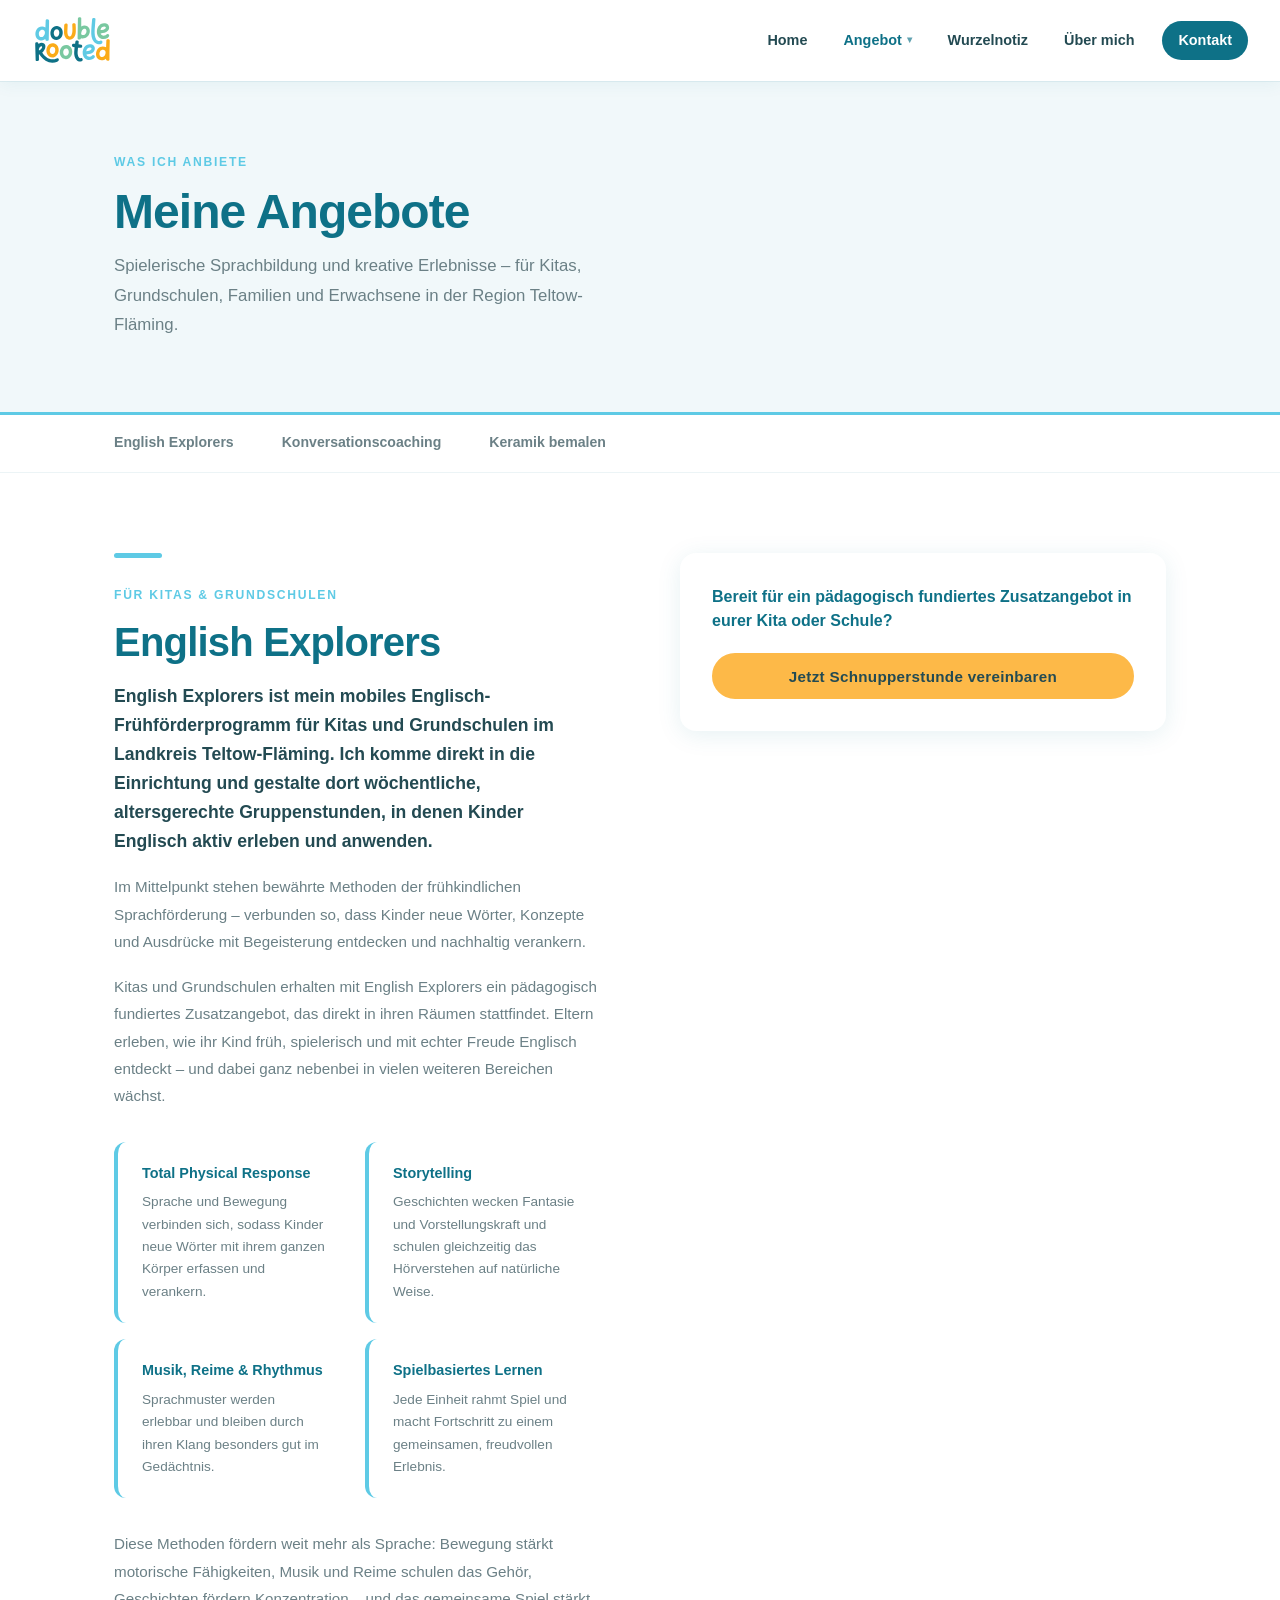
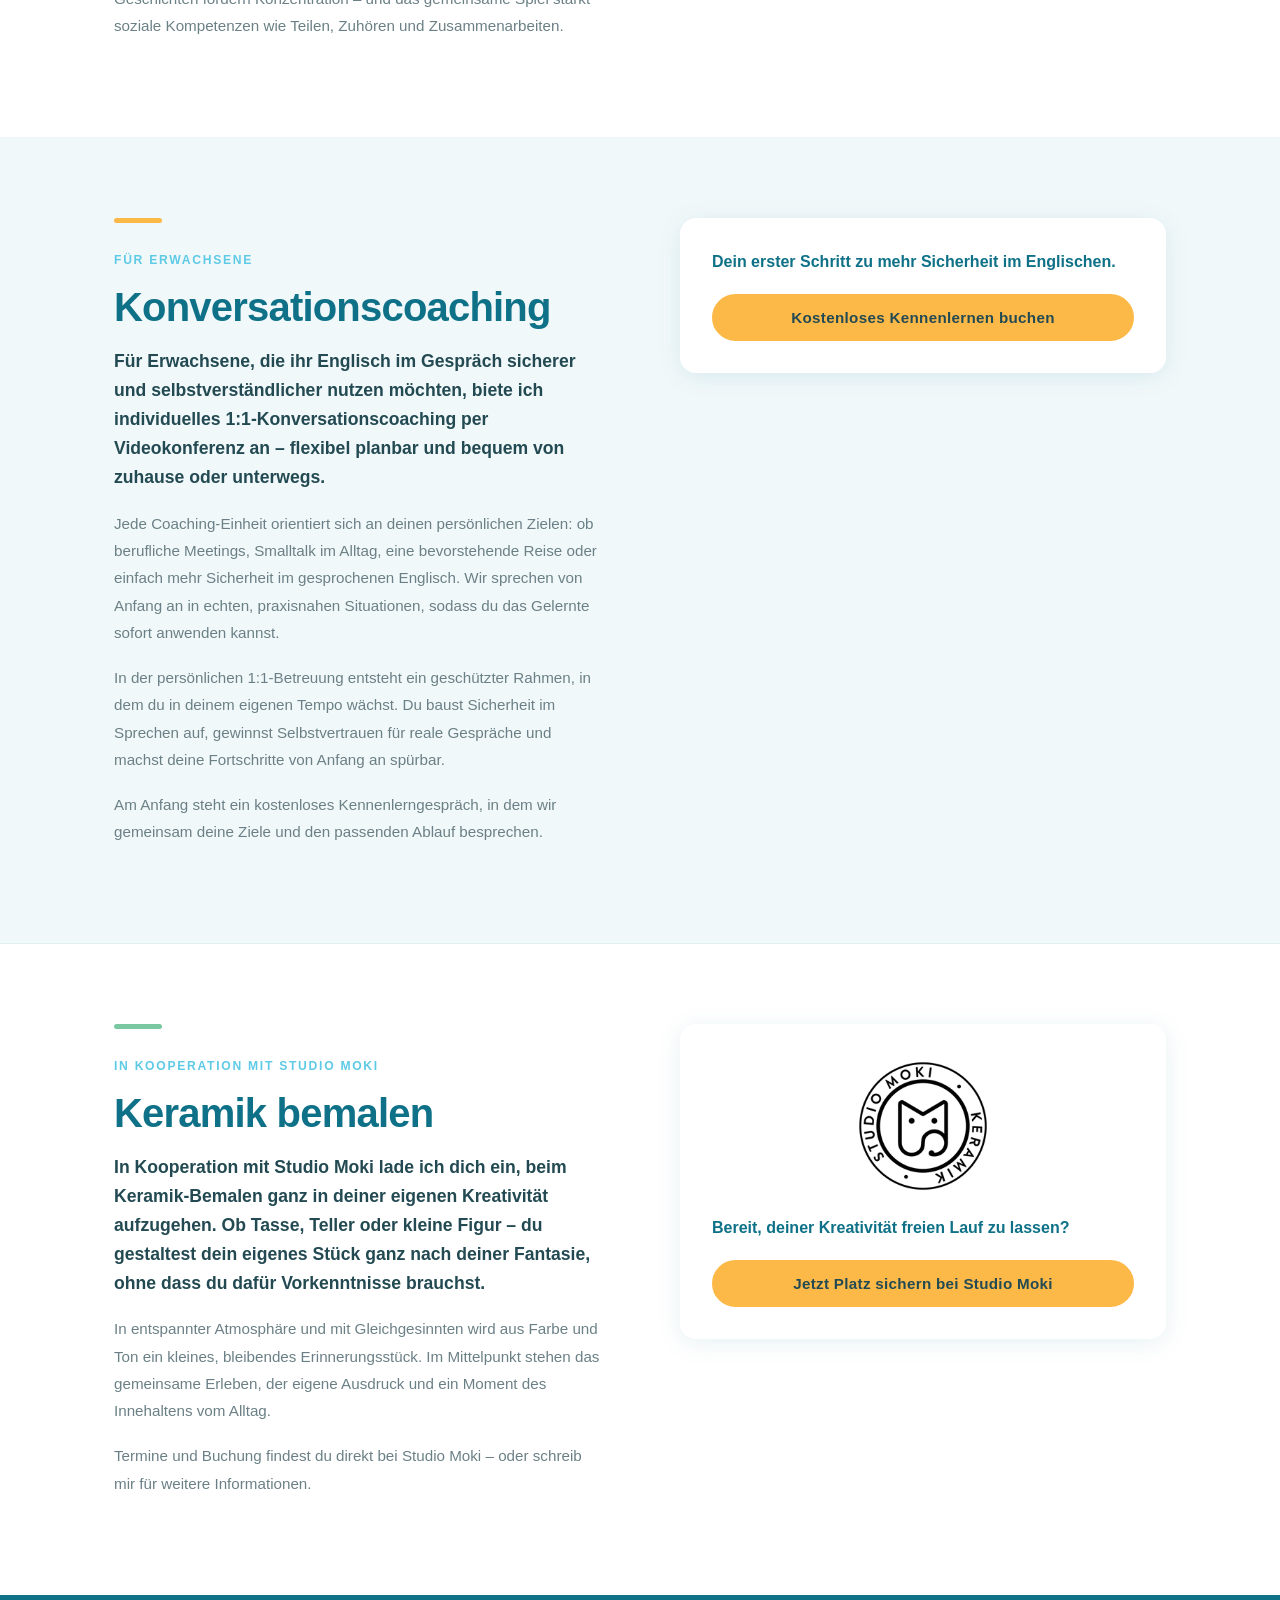
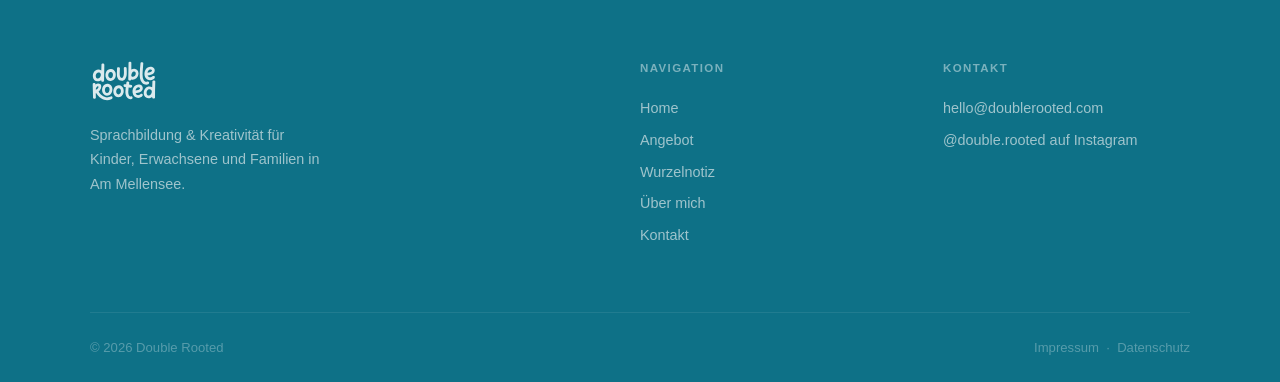
==== angebot.html @ b099465a "Use / instead of index.html for Home links across all pages Co-Authored-By: Claude Sonnet 4.6 <norep" ====
<!DOCTYPE html>
<html lang="de">
<head>
  <meta charset="UTF-8" />
  <meta name="viewport" content="width=device-width, initial-scale=1.0" />
  <meta name="description" content="Alle Angebote von Double Rooted – English Explorers, Konversationscoaching und Keramik bemalen bei Studio Moki." />
  <title>Angebot – Double Rooted</title>
  <link rel="stylesheet" href="styles.css" />
  <link rel="icon" type="image/svg+xml" href="images/logofiles/favicon.svg" />
  <link rel="icon" type="image/png" sizes="32x32" href="images/logofiles/favicon-32x32.png" />
  <link rel="icon" type="image/png" sizes="16x16" href="images/logofiles/favicon-16x16.png" />
  <link rel="apple-touch-icon" href="images/logofiles/apple-touch-icon.png" />
  <link rel="manifest" href="images/logofiles/site.webmanifest" />
</head>
<body>

  <!-- ════ HEADER ════ -->
  <header class="site-header">
    <a href="/" class="logo">
      <img src="images/double-rooted-logo.svg" alt="Double Rooted" />
    </a>
    <nav class="main-nav" aria-label="Hauptnavigation">
      <a href="/">Home</a>
      <div class="nav-dropdown">
        <a href="angebot.html" class="nav-dropdown-trigger active">
          Angebot <span class="nav-chevron" aria-hidden="true">▾</span>
        </a>
        <div class="nav-dropdown-menu">
          <div class="nav-dropdown-menu-inner">
            <a href="angebot.html#english-explorers">English Explorers</a>
            <a href="angebot.html#konversationscoaching">Konversationscoaching</a>
            <a href="angebot.html#keramik">Keramik bemalen</a>
          </div>
        </div>
      </div>
      <a href="wurzelnotiz.html">Wurzelnotiz</a>
      <a href="ueber-mich.html">Über mich</a>
      <a href="contact.html" class="nav-cta">Kontakt</a>
    </nav>
  </header>

  <main>

    <!-- ════ PAGE HERO ════ -->
    <section class="page-hero">
      <div class="container">
        <span class="section-label">Was ich anbiete</span>
        <h1>Meine Angebote</h1>
        <p>Spielerische Sprachbildung und kreative Erlebnisse – für Kitas, Grundschulen, Familien und Erwachsene in der Region Teltow-Fläming.</p>
      </div>
    </section>

    <!-- ════ WITHIN-PAGE NAV ════ -->
    <nav class="angebot-nav-bar" aria-label="Angebots-Navigation">
      <div class="angebot-nav-bar-inner">
        <a href="#english-explorers">English Explorers</a>
        <a href="#konversationscoaching">Konversationscoaching</a>
        <a href="#keramik">Keramik bemalen</a>
      </div>
    </nav>

    <!-- ════ ENGLISH EXPLORERS ════ -->
    <section class="angebot-section" id="english-explorers">
      <div class="container">
        <div class="angebot-grid">

          <div class="angebot-body">
            <div class="angebot-accent-bar" style="background:var(--sky-blue);"></div>
            <span class="section-label">Für Kitas &amp; Grundschulen</span>
            <h2 class="section-title">English Explorers</h2>

            <p class="angebot-lead">
              English Explorers ist mein mobiles Englisch-Frühförderprogramm für Kitas und Grundschulen im Landkreis Teltow-Fläming. Ich komme direkt in die Einrichtung und gestalte dort wöchentliche, altersgerechte Gruppenstunden, in denen Kinder Englisch aktiv erleben und anwenden.
            </p>

            <p>
              Im Mittelpunkt stehen bewährte Methoden der frühkindlichen Sprachförderung – verbunden so, dass Kinder neue Wörter, Konzepte und Ausdrücke mit Begeisterung entdecken und nachhaltig verankern.
            </p>

            <p>
              Kitas und Grundschulen erhalten mit English Explorers ein pädagogisch fundiertes Zusatzangebot, das direkt in ihren Räumen stattfindet. Eltern erleben, wie ihr Kind früh, spielerisch und mit echter Freude Englisch entdeckt – und dabei ganz nebenbei in vielen weiteren Bereichen wächst.
            </p>

            <div class="methods-grid" style="margin:2rem 0;">
              <div class="method-card">
                <h4>Total Physical Response</h4>
                <p>Sprache und Bewegung verbinden sich, sodass Kinder neue Wörter mit ihrem ganzen Körper erfassen und verankern.</p>
              </div>
              <div class="method-card">
                <h4>Storytelling</h4>
                <p>Geschichten wecken Fantasie und Vorstellungskraft und schulen gleichzeitig das Hörverstehen auf natürliche Weise.</p>
              </div>
              <div class="method-card">
                <h4>Musik, Reime &amp; Rhythmus</h4>
                <p>Sprachmuster werden erlebbar und bleiben durch ihren Klang besonders gut im Gedächtnis.</p>
              </div>
              <div class="method-card">
                <h4>Spielbasiertes Lernen</h4>
                <p>Jede Einheit rahmt Spiel und macht Fortschritt zu einem gemeinsamen, freudvollen Erlebnis.</p>
              </div>
            </div>

            <p>
              Diese Methoden fördern weit mehr als Sprache: Bewegung stärkt motorische Fähigkeiten, Musik und Reime schulen das Gehör, Geschichten fördern Konzentration – und das gemeinsame Spiel stärkt soziale Kompetenzen wie Teilen, Zuhören und Zusammenarbeiten.
            </p>
          </div>

          <div>
            <div class="angebot-cta-box">
              <p>Bereit für ein pädagogisch fundiertes Zusatzangebot in eurer Kita oder Schule?</p>
              <a href="contact.html?subject=english-explorers" class="btn btn-primary" style="width:100%;text-align:center;display:block;">Jetzt Schnupperstunde vereinbaren</a>
            </div>
          </div>

        </div>
      </div>
    </section>

    <!-- ════ KONVERSATIONSCOACHING ════ -->
    <section class="angebot-section angebot-section--alt" id="konversationscoaching">
      <div class="container">
        <div class="angebot-grid">

          <div class="angebot-body">
            <div class="angebot-accent-bar" style="background:var(--amber);"></div>
            <span class="section-label">Für Erwachsene</span>
            <h2 class="section-title">Konversationscoaching</h2>

            <p class="angebot-lead">
              Für Erwachsene, die ihr Englisch im Gespräch sicherer und selbstverständlicher nutzen möchten, biete ich individuelles 1:1-Konversationscoaching per Videokonferenz an – flexibel planbar und bequem von zuhause oder unterwegs.
            </p>

            <p>
              Jede Coaching-Einheit orientiert sich an deinen persönlichen Zielen: ob berufliche Meetings, Smalltalk im Alltag, eine bevorstehende Reise oder einfach mehr Sicherheit im gesprochenen Englisch. Wir sprechen von Anfang an in echten, praxisnahen Situationen, sodass du das Gelernte sofort anwenden kannst.
            </p>

            <p>
              In der persönlichen 1:1-Betreuung entsteht ein geschützter Rahmen, in dem du in deinem eigenen Tempo wächst. Du baust Sicherheit im Sprechen auf, gewinnst Selbstvertrauen für reale Gespräche und machst deine Fortschritte von Anfang an spürbar.
            </p>

            <p>
              Am Anfang steht ein kostenloses Kennenlerngespräch, in dem wir gemeinsam deine Ziele und den passenden Ablauf besprechen.
            </p>
          </div>

          <div>
            <div class="angebot-cta-box">
              <p>Dein erster Schritt zu mehr Sicherheit im Englischen.</p>
              <a href="contact.html?subject=konversationscoaching" class="btn btn-primary" style="width:100%;text-align:center;display:block;">Kostenloses Kennenlernen buchen</a>
            </div>
          </div>

        </div>
      </div>
    </section>

    <!-- ════ KERAMIK BEMALEN ════ -->
    <section class="angebot-section" id="keramik">
      <div class="container">
        <div class="angebot-grid">

          <div class="angebot-body">
            <div class="angebot-accent-bar" style="background:var(--mint-green);"></div>
            <span class="section-label">In Kooperation mit Studio Moki</span>
            <h2 class="section-title">Keramik bemalen</h2>

            <p class="angebot-lead">
              In Kooperation mit Studio Moki lade ich dich ein, beim Keramik-Bemalen ganz in deiner eigenen Kreativität aufzugehen. Ob Tasse, Teller oder kleine Figur – du gestaltest dein eigenes Stück ganz nach deiner Fantasie, ohne dass du dafür Vorkenntnisse brauchst.
            </p>

            <p>
              In entspannter Atmosphäre und mit Gleichgesinnten wird aus Farbe und Ton ein kleines, bleibendes Erinnerungsstück. Im Mittelpunkt stehen das gemeinsame Erleben, der eigene Ausdruck und ein Moment des Innehaltens vom Alltag.
            </p>

            <p>
              Termine und Buchung findest du direkt bei Studio Moki – oder schreib mir für weitere Informationen.
            </p>
          </div>

          <div>
            <div class="angebot-cta-box">
              <img src="images/Studio_Moki_Logo.webp" alt="Studio Moki" style="max-width:140px;display:block;margin:0 auto 1.25rem;" />
              <p>Bereit, deiner Kreativität freien Lauf zu lassen?</p>
              <a href="https://studio-moki.de/products/keramik-bemalen" target="_blank" rel="noopener" class="btn btn-primary" style="width:100%;text-align:center;display:block;">Jetzt Platz sichern bei Studio Moki</a>
            </div>
          </div>

        </div>
      </div>
    </section>

  </main>

  <!-- ════ FOOTER ════ -->
  <footer class="site-footer">
    <div class="footer-grid">

      <div class="footer-brand">
        <img src="images/double-rooted-logo.svg" alt="Double Rooted" class="footer-logo" />
        <p>Sprachbildung &amp; Kreativität für Kinder, Erwachsene und Familien in Am Mellensee.</p>
      </div>

      <nav class="footer-col" aria-label="Footer-Navigation">
        <h4>Navigation</h4>
        <a href="/">Home</a>
        <a href="angebot.html">Angebot</a>
        <a href="wurzelnotiz.html">Wurzelnotiz</a>
        <a href="ueber-mich.html">Über mich</a>
        <a href="contact.html">Kontakt</a>
      </nav>

      <div class="footer-col">
        <h4>Kontakt</h4>
        <a href="mailto:hello@doublerooted.com">hello@doublerooted.com</a>
        <a href="https://www.instagram.com/double.rooted/" target="_blank" rel="noopener" style="margin-top:0.5rem;">@double.rooted auf Instagram</a>
      </div>

    </div>
    <div class="footer-bottom">
      <span>© 2026 Double Rooted</span>
      <span>
        <a href="#">Impressum</a> &nbsp;·&nbsp;
        <a href="#">Datenschutz</a>
      </span>
    </div>
  </footer>

  <script>
    // Highlight active angebot-nav-bar link based on scroll position
    const sections = document.querySelectorAll('.angebot-section[id]');
    const navLinks = document.querySelectorAll('.angebot-nav-bar a');

    function updateActiveLink() {
      let current = '';
      sections.forEach(function(s) {
        if (window.scrollY + 160 >= s.offsetTop) current = s.id;
      });
      navLinks.forEach(function(a) {
        a.classList.toggle('active', a.getAttribute('href') === '#' + current);
      });
    }
    window.addEventListener('scroll', updateActiveLink, { passive: true });
    updateActiveLink();
  </script>

</body>
</html>
---- styles.css ----
:root {
  --deep-teal:  #0E7187;
  --sky-blue:   #5ECAE5;
  --mint-green: #7AC8A1;
  --amber:      #FDB948;
  --dark-teal:  #234A52;
  --light-bg:   #F1F8FA;
  --light-teal: #9FC4CC;
  --light-blue: #CDEAF1;
  --muted:      #6B8086;
  --white:      #FFFFFF;
  --shadow:     0 4px 24px rgba(14,113,135,0.10);
}

*, *::before, *::after { box-sizing: border-box; margin: 0; padding: 0; }

html { scroll-behavior: smooth; }

body {
  font-family: Arial, Helvetica, sans-serif;
  color: var(--dark-teal);
  line-height: 1.6;
  -webkit-font-smoothing: antialiased;
}

img { max-width: 100%; height: auto; display: block; }

/* ── Utilities ─────────────────────────────────── */
.container {
  max-width: 1100px;
  margin: 0 auto;
  padding: 0 1.5rem;
}

/* ── Buttons ───────────────────────────────────── */
.btn {
  display: inline-block;
  padding: 0.85rem 1.75rem;
  border-radius: 50px;
  font-family: Arial, Helvetica, sans-serif;
  font-size: 0.95rem;
  font-weight: 700;
  letter-spacing: 0.02em;
  text-decoration: none;
  border: 2px solid transparent;
  cursor: pointer;
  transition: all 0.2s ease;
  line-height: 1;
}

.btn-primary {
  background: var(--amber);
  color: var(--dark-teal);
  border-color: var(--amber);
}
.btn-primary:hover {
  background: #E8A83A;
  border-color: #E8A83A;
  transform: translateY(-2px);
  box-shadow: 0 6px 20px rgba(253,185,72,0.4);
}

.btn-secondary {
  background: transparent;
  color: var(--white);
  border-color: rgba(255,255,255,0.45);
}
.btn-secondary:hover {
  background: rgba(255,255,255,0.12);
  border-color: var(--white);
}

.btn-outline {
  background: transparent;
  color: var(--deep-teal);
  border-color: var(--deep-teal);
}
.btn-outline:hover {
  background: var(--deep-teal);
  color: var(--white);
  transform: translateY(-2px);
}

/* ── Header ────────────────────────────────────── */
.site-header {
  position: sticky;
  top: 0;
  z-index: 200;
  background: var(--white);
  padding: 0.9rem 2rem;
  display: flex;
  align-items: center;
  justify-content: space-between;
  box-shadow: 0 1px 0 rgba(14,113,135,0.08), 0 4px 16px rgba(14,113,135,0.06);
}

.logo img { height: 52px; width: auto; }

.main-nav { display: flex; align-items: center; gap: 0.25rem; }

.main-nav a {
  color: var(--dark-teal);
  text-decoration: none;
  font-weight: 600;
  font-size: 0.9rem;
  padding: 0.5rem 1rem;
  border-radius: 50px;
  transition: all 0.2s;
}
.main-nav a:hover { background: var(--light-bg); color: var(--deep-teal); }
.main-nav a.active { color: var(--deep-teal); }

.main-nav .nav-cta {
  background: var(--deep-teal);
  color: var(--white) !important;
  margin-left: 0.5rem;
}
.main-nav .nav-cta:hover { background: var(--dark-teal); }

/* ── Hero ──────────────────────────────────────── */
.hero {
  background: var(--deep-teal);
  color: var(--white);
  padding: 7rem 2rem 6rem;
  text-align: center;
  position: relative;
  overflow: hidden;
}

.hero-blob {
  position: absolute;
  border-radius: 50%;
  pointer-events: none;
}
.hero-blob--1 {
  width: 420px; height: 420px;
  background: var(--sky-blue);
  opacity: 0.12;
  top: -130px; left: -100px;
}
.hero-blob--2 {
  width: 280px; height: 280px;
  background: var(--amber);
  opacity: 0.12;
  bottom: -80px; right: -60px;
}
.hero-blob--3 {
  width: 160px; height: 160px;
  background: var(--mint-green);
  opacity: 0.10;
  top: 40px; right: 15%;
}

.hero .container { position: relative; z-index: 1; }

.hero-label {
  display: block;
  font-size: 0.78rem;
  font-weight: 700;
  letter-spacing: 0.16em;
  text-transform: uppercase;
  color: var(--sky-blue);
  margin-bottom: 1.25rem;
}

.hero h1 {
  font-size: clamp(2.25rem, 5.5vw, 3.75rem);
  font-weight: 700;
  line-height: 1.15;
  letter-spacing: -0.02em;
  margin-bottom: 1.5rem;
}
.hero h1 em {
  font-style: normal;
  color: var(--amber);
}

.hero-sub {
  font-size: 1.15rem;
  color: var(--light-blue);
  max-width: 560px;
  margin: 0 auto 2.75rem;
  line-height: 1.75;
}

.hero-actions {
  display: flex;
  gap: 0.75rem;
  justify-content: center;
  flex-wrap: wrap;
}

/* ── Section defaults ──────────────────────────── */
.section { padding: 5.5rem 2rem; }

.section-label {
  display: block;
  font-size: 0.76rem;
  font-weight: 700;
  letter-spacing: 0.14em;
  text-transform: uppercase;
  color: var(--sky-blue);
  margin-bottom: 0.75rem;
}

.section-title {
  font-size: clamp(1.75rem, 4vw, 2.5rem);
  font-weight: 700;
  color: var(--deep-teal);
  letter-spacing: -0.02em;
  line-height: 1.2;
  margin-bottom: 1rem;
}

.section-subtitle {
  color: var(--muted);
  font-size: 1.05rem;
  line-height: 1.75;
  max-width: 560px;
}

/* ── Services / Cards ──────────────────────────── */
.services { background: var(--white); }

.services-header { margin-bottom: 3rem; }

.cards {
  display: grid;
  grid-template-columns: repeat(auto-fit, minmax(290px, 1fr));
  gap: 1.5rem;
}

.card {
  background: var(--white);
  border-radius: 20px;
  padding: 2.25rem;
  box-shadow: var(--shadow);
  border-top: 5px solid transparent;
  transition: transform 0.2s, box-shadow 0.2s;
}
.card:hover {
  transform: translateY(-4px);
  box-shadow: 0 10px 36px rgba(14,113,135,0.14);
}

.card--blue  { border-top-color: var(--sky-blue);   }
.card--green { border-top-color: var(--mint-green); }
.card--amber { border-top-color: var(--amber);      }

.card-dot {
  width: 52px; height: 52px;
  border-radius: 50%;
  margin-bottom: 1.5rem;
}
.card-dot--blue  { background: var(--sky-blue);   }
.card-dot--green { background: var(--mint-green); }
.card-dot--amber { background: var(--amber);      }

.card h3 {
  font-size: 1.2rem;
  font-weight: 700;
  color: var(--deep-teal);
  margin-bottom: 0.75rem;
}
.card p { color: var(--muted); font-size: 0.95rem; line-height: 1.75; }

/* ── About ─────────────────────────────────────── */
.about { background: var(--light-bg); }

.about-grid {
  display: grid;
  grid-template-columns: 1fr 1.5fr;
  gap: 5rem;
  align-items: start;
}

/* ── About photo ───────────────────────────────── */
.about-photo-wrap {
  position: relative;
  border-radius: 20px;
}
.about-photo-wrap::before {
  content: '';
  position: absolute;
  inset: -10px;
  border-radius: 26px;
  background: linear-gradient(135deg, var(--sky-blue), var(--mint-green));
  opacity: 0.22;
  z-index: 0;
}
.about-photo {
  width: 100%;
  border-radius: 16px;
  object-fit: cover;
  object-position: top center;
  display: block;
  position: relative;
  z-index: 1;
  box-shadow: 0 8px 32px rgba(14,113,135,0.14);
}

.about-body p {
  color: var(--muted);
  font-size: 0.95rem;
  line-height: 1.8;
  margin-bottom: 1.1rem;
}

.about-lead {
  font-size: 1.1rem !important;
  color: var(--dark-teal) !important;
  font-weight: 600;
}

.about-signature {
  font-size: 1.05rem !important;
  font-weight: 700;
  color: var(--deep-teal) !important;
  margin-top: 0.5rem;
  margin-bottom: 1.75rem !important;
  padding-top: 1rem;
  border-top: 2px solid var(--light-blue);
}

.dots-composition {
  position: relative;
  width: 100%;
  max-width: 300px;
  height: 300px;
  margin: 0 auto;
}
.dots-composition .dot {
  position: absolute;
  border-radius: 50%;
}

/* ── CTA band ──────────────────────────────────── */
.cta-section {
  background: var(--dark-teal);
  color: var(--white);
  text-align: center;
  padding: 6rem 2rem;
}
.cta-section .section-title { color: var(--white); margin: 0 auto 1rem; max-width: 680px; }
.cta-section > .container > p {
  color: var(--light-teal);
  font-size: 1.1rem;
  margin: 0 auto 2.5rem;
  max-width: 480px;
}

/* ── Footer ────────────────────────────────────── */
.site-footer { background: var(--deep-teal); padding: 4rem 2rem 0; }

.footer-grid {
  max-width: 1100px;
  margin: 0 auto;
  display: grid;
  grid-template-columns: 2fr 1fr 1fr;
  gap: 3.5rem;
  padding-bottom: 3.5rem;
}

.footer-logo {
  height: 44px;
  width: auto;
  filter: brightness(0) invert(1);
  opacity: 0.85;
  margin-bottom: 1.25rem;
}

.footer-brand p { color: var(--light-teal); font-size: 0.9rem; line-height: 1.7; max-width: 240px; }

.footer-col h4 {
  font-size: 0.72rem;
  font-weight: 700;
  letter-spacing: 0.12em;
  text-transform: uppercase;
  color: rgba(255,255,255,0.45);
  margin-bottom: 1.25rem;
}

.footer-col a,
.footer-col address {
  display: block;
  color: var(--light-teal);
  text-decoration: none;
  font-size: 0.9rem;
  font-style: normal;
  line-height: 1.65;
  margin-bottom: 0.5rem;
  transition: color 0.2s;
}
.footer-col a:hover { color: var(--sky-blue); }

.footer-bottom {
  max-width: 1100px;
  margin: 0 auto;
  border-top: 1px solid rgba(255,255,255,0.08);
  padding: 1.5rem 0;
  display: flex;
  justify-content: space-between;
  align-items: center;
  font-size: 0.82rem;
  color: rgba(255,255,255,0.3);
}
.footer-bottom a { color: rgba(255,255,255,0.3); text-decoration: none; }
.footer-bottom a:hover { color: var(--light-teal); }

/* ── Page hero (inner pages) ───────────────────── */
.page-hero {
  background: var(--light-bg);
  padding: 4.5rem 2rem;
  border-bottom: 3px solid var(--sky-blue);
}
.page-hero h1 {
  font-size: clamp(2rem, 4.5vw, 3rem);
  font-weight: 700;
  color: var(--deep-teal);
  letter-spacing: -0.02em;
  line-height: 1.15;
  margin: 0.5rem 0 0.75rem;
}
.page-hero p { color: var(--muted); font-size: 1.05rem; max-width: 480px; line-height: 1.75; }

/* ── Contact section ───────────────────────────── */
.contact-section { background: var(--white); padding: 5.5rem 2rem; }

.contact-grid {
  display: grid;
  grid-template-columns: 1.2fr 1fr;
  gap: 5rem;
  align-items: start;
}

/* Form */
.form-group { margin-bottom: 1.5rem; }

.form-group label {
  display: block;
  font-size: 0.82rem;
  font-weight: 700;
  letter-spacing: 0.04em;
  color: var(--dark-teal);
  margin-bottom: 0.45rem;
}

.form-group input,
.form-group textarea,
.form-group select {
  width: 100%;
  padding: 0.8rem 1rem;
  border: 2px solid #DDE8EA;
  border-radius: 10px;
  font-family: Arial, Helvetica, sans-serif;
  font-size: 0.95rem;
  color: var(--dark-teal);
  background: var(--white);
  outline: none;
  transition: border-color 0.2s, box-shadow 0.2s;
  -webkit-appearance: none;
}
.form-group input::placeholder,
.form-group textarea::placeholder { color: #A8B8BB; }
.form-group input:focus,
.form-group textarea:focus,
.form-group select:focus {
  border-color: var(--sky-blue);
  box-shadow: 0 0 0 3px rgba(94,202,229,0.14);
}
.form-group textarea { resize: vertical; min-height: 150px; line-height: 1.65; }

.form-row {
  display: grid;
  grid-template-columns: 1fr 1fr;
  gap: 1.25rem;
}

/* Contact info card */
.contact-info-card {
  background: var(--light-bg);
  border-radius: 20px;
  padding: 2.5rem;
  position: sticky;
  top: 5.5rem;
}
.contact-info-card h3 {
  font-size: 1rem;
  font-weight: 700;
  color: var(--deep-teal);
  margin-bottom: 2rem;
  padding-bottom: 1.25rem;
  border-bottom: 2px solid rgba(14,113,135,0.08);
}

.info-item {
  display: flex;
  gap: 1rem;
  align-items: flex-start;
  margin-bottom: 1.75rem;
}

.info-dot {
  width: 42px; height: 42px;
  border-radius: 50%;
  flex-shrink: 0;
  margin-top: 2px;
}

.info-label {
  display: block;
  font-size: 0.72rem;
  font-weight: 700;
  letter-spacing: 0.1em;
  text-transform: uppercase;
  color: var(--muted);
  margin-bottom: 0.3rem;
}
.info-value {
  display: block;
  color: var(--deep-teal);
  font-weight: 600;
  font-size: 0.95rem;
  text-decoration: none;
  line-height: 1.55;
}
.info-value:hover { color: var(--sky-blue); }

/* ── Form feedback ─────────────────────────────── */
.form-success {
  background: #EBF8F2;
  border: 2px solid var(--mint-green);
  border-radius: 14px;
  padding: 1.5rem;
  margin-bottom: 1.75rem;
}

.form-error {
  background: #FEF3F2;
  border: 2px solid #F97066;
  border-radius: 14px;
  padding: 1rem 1.25rem;
  color: #B42318;
  font-size: 0.9rem;
  margin-bottom: 1.75rem;
}

.field-error {
  display: block;
  color: #B42318;
  font-size: 0.82rem;
  margin-top: 0.35rem;
}

[data-fs-submit-btn]:disabled {
  opacity: 0.6;
  cursor: not-allowed;
  transform: none;
}

/* ── Dropdown nav ──────────────────────────────── */
.nav-dropdown {
  position: relative;
  display: flex;
  align-items: center;
}

.nav-dropdown-trigger {
  display: flex;
  align-items: center;
  gap: 0.3rem;
  cursor: pointer;
}

.nav-chevron {
  font-size: 0.65rem;
  opacity: 0.65;
  transition: transform 0.2s;
  display: inline-block;
}

.nav-dropdown:hover .nav-chevron,
.nav-dropdown:focus-within .nav-chevron { transform: rotate(180deg); }

.nav-dropdown-menu {
  position: absolute;
  top: 100%;
  left: 50%;
  transform: translateX(-50%);
  padding-top: 0.6rem;
  min-width: 230px;
  opacity: 0;
  visibility: hidden;
  pointer-events: none;
  transition: opacity 0.18s, visibility 0.18s;
  z-index: 300;
}

.nav-dropdown-menu-inner {
  background: var(--white);
  border-radius: 14px;
  box-shadow: 0 8px 32px rgba(14,113,135,0.14), 0 0 0 1px rgba(14,113,135,0.06);
  padding: 0.5rem;
}

.nav-dropdown:hover .nav-dropdown-menu,
.nav-dropdown:focus-within .nav-dropdown-menu {
  opacity: 1;
  visibility: visible;
  pointer-events: auto;
}

.nav-dropdown-menu a {
  display: block !important;
  padding: 0.65rem 1rem !important;
  margin: 0 !important;
  border-radius: 8px;
  color: var(--dark-teal) !important;
  font-size: 0.88rem !important;
  font-weight: 500 !important;
  white-space: nowrap;
  background: transparent !important;
}
.nav-dropdown-menu a:hover {
  background: var(--light-bg) !important;
  color: var(--deep-teal) !important;
}

/* ── Welcome / intro section ───────────────────── */
.welcome-section { background: var(--white); }

.welcome-grid {
  display: grid;
  grid-template-columns: 1.1fr 1fr;
  gap: 5rem;
  align-items: center;
}

.welcome-text p {
  color: var(--muted);
  font-size: 1rem;
  line-height: 1.8;
  margin-bottom: 1.1rem;
}

.welcome-text .lead {
  font-size: 1.15rem;
  color: var(--dark-teal);
  font-weight: 600;
  line-height: 1.65;
}

.welcome-visual {
  display: flex;
  flex-wrap: wrap;
  gap: 1rem;
  justify-content: center;
  align-items: center;
}

.welcome-dot {
  border-radius: 50%;
  opacity: 0.85;
}

/* ── Über mich teaser (index) ──────────────────── */
.ueber-mich-teaser { background: var(--light-bg); }

.teaser-grid {
  display: grid;
  grid-template-columns: 280px 1fr;
  gap: 4rem;
  align-items: center;
}

.teaser-photo {
  width: 100%;
  border-radius: 14px;
  object-fit: cover;
  object-position: top center;
  box-shadow: 0 6px 24px rgba(14,113,135,0.12);
}

.teaser-text p {
  color: var(--muted);
  font-size: 1rem;
  line-height: 1.8;
  margin-bottom: 1.25rem;
}

/* ── Partners section ──────────────────────────── */
.partners-section { background: var(--white); padding: 4rem 2rem; }

.partners-grid {
  display: flex;
  gap: 2rem;
  flex-wrap: wrap;
  margin-top: 2rem;
}

.partner-card {
  background: var(--light-bg);
  border-radius: 14px;
  padding: 1.5rem 2rem;
  flex: 1;
  min-width: 220px;
}

.partner-card h4 {
  font-size: 1rem;
  font-weight: 700;
  color: var(--deep-teal);
  margin-bottom: 0.4rem;
}

.partner-card p {
  color: var(--muted);
  font-size: 0.88rem;
  line-height: 1.6;
}

/* ── Angebot page ──────────────────────────────── */
.angebot-nav-bar {
  background: var(--white);
  border-bottom: 1px solid rgba(14,113,135,0.08);
  padding: 0 2rem;
  position: sticky;
  top: 72px;
  z-index: 100;
}

.angebot-nav-bar-inner {
  max-width: 1100px;
  margin: 0 auto;
  display: flex;
  gap: 0;
}

.angebot-nav-bar a {
  display: inline-block;
  padding: 1rem 1.5rem;
  font-size: 0.88rem;
  font-weight: 700;
  color: var(--muted);
  text-decoration: none;
  border-bottom: 3px solid transparent;
  transition: all 0.2s;
  white-space: nowrap;
}
.angebot-nav-bar a:hover { color: var(--deep-teal); border-bottom-color: var(--deep-teal); }
.angebot-nav-bar a.active { color: var(--deep-teal); border-bottom-color: var(--deep-teal); }

.angebot-section {
  padding: 5rem 2rem;
  border-bottom: 1px solid rgba(14,113,135,0.07);
  scroll-margin-top: 130px;
}
.angebot-section:last-of-type { border-bottom: none; }

.angebot-section--alt { background: var(--light-bg); }

.angebot-accent-bar {
  width: 48px;
  height: 5px;
  border-radius: 3px;
  margin-bottom: 1.75rem;
}

.angebot-grid {
  display: grid;
  grid-template-columns: 1fr 1fr;
  gap: 5rem;
  align-items: start;
}

.angebot-body p {
  color: var(--muted);
  font-size: 0.95rem;
  line-height: 1.8;
  margin-bottom: 1.1rem;
}

.angebot-lead {
  font-size: 1.1rem !important;
  color: var(--dark-teal) !important;
  font-weight: 600;
  line-height: 1.65 !important;
}

.methods-grid {
  display: grid;
  grid-template-columns: 1fr 1fr;
  gap: 1rem;
}

.method-card {
  background: var(--white);
  border-radius: 12px;
  padding: 1.25rem 1.5rem;
  border-left: 4px solid var(--sky-blue);
}

.method-card h4 {
  font-size: 0.9rem;
  font-weight: 700;
  color: var(--deep-teal);
  margin-bottom: 0.4rem;
}

.method-card p {
  font-size: 0.85rem;
  color: var(--muted);
  line-height: 1.65;
  margin-bottom: 0 !important;
}

.angebot-cta-box {
  background: var(--white);
  border-radius: 16px;
  padding: 2rem;
  box-shadow: var(--shadow);
  position: sticky;
  top: 120px;
}

.angebot-cta-box p {
  font-size: 1rem;
  font-weight: 700;
  color: var(--deep-teal);
  line-height: 1.5;
  margin-bottom: 1.25rem;
}

/* ── Blog / Wurzelnotiz ────────────────────────── */
.blog-section { background: var(--white); padding: 5rem 2rem; }

.blog-post { max-width: 720px; }

.blog-post-header { margin-bottom: 2.5rem; }

.blog-tag {
  display: inline-block;
  background: var(--light-bg);
  color: var(--deep-teal);
  font-size: 0.75rem;
  font-weight: 700;
  letter-spacing: 0.1em;
  text-transform: uppercase;
  padding: 0.35rem 0.85rem;
  border-radius: 50px;
  margin-bottom: 1rem;
}

.blog-post-title {
  font-size: clamp(1.5rem, 3.5vw, 2.25rem);
  font-weight: 700;
  color: var(--deep-teal);
  letter-spacing: -0.02em;
  line-height: 1.2;
  margin-bottom: 0.75rem;
}

.blog-date {
  color: var(--muted);
  font-size: 0.85rem;
  font-weight: 600;
}

.blog-divider {
  width: 48px;
  height: 4px;
  border-radius: 2px;
  background: var(--amber);
  margin: 1.5rem 0 2.5rem;
}

.blog-body p {
  color: var(--dark-teal);
  font-size: 1rem;
  line-height: 1.9;
  margin-bottom: 1.5rem;
}
.blog-body p:last-child { margin-bottom: 0; }

/* ── Responsive ────────────────────────────────── */
@media (max-width: 900px) {
  .about-grid,
  .footer-grid,
  .welcome-grid,
  .angebot-grid { grid-template-columns: 1fr; gap: 2.5rem; }
  .contact-grid { grid-template-columns: 1fr; gap: 3rem; }
  .contact-info-card { position: static; }
  .dots-composition { max-width: 200px; height: 200px; }
  .teaser-grid { grid-template-columns: 1fr; gap: 2.5rem; }
  .teaser-photo { max-width: 300px; }
  .angebot-cta-box { position: static; }
  .methods-grid { grid-template-columns: 1fr; }
}

@media (max-width: 768px) {
  .section { padding: 4rem 1.5rem; }
  .hero { padding: 5rem 1.5rem 4rem; }
  .main-nav a:not(.nav-cta),
  .nav-dropdown { display: none; }
  .footer-bottom { flex-direction: column; gap: 0.5rem; text-align: center; }
  .angebot-nav-bar { display: none; }
}

@media (max-width: 480px) {
  .main-nav { display: none; }
  .hero-actions { flex-direction: column; align-items: center; }
  .form-row { grid-template-columns: 1fr; }
}
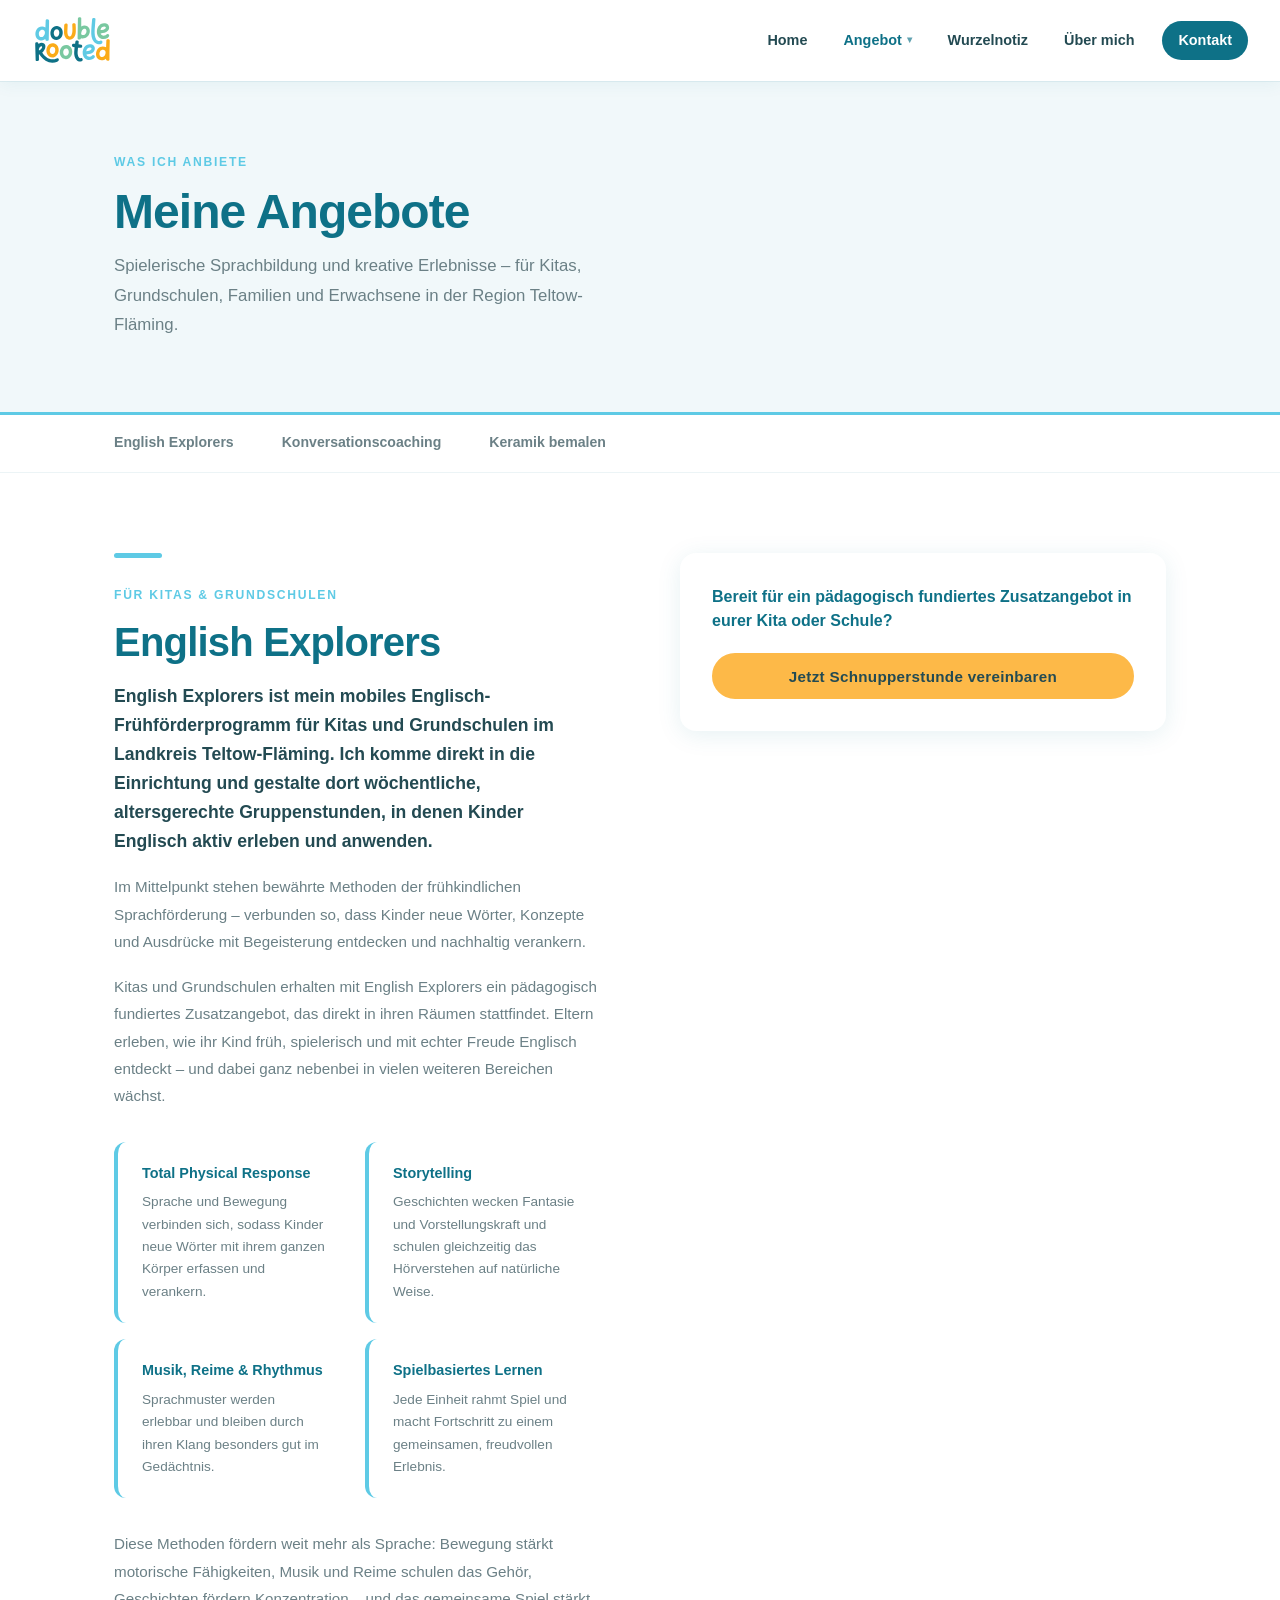
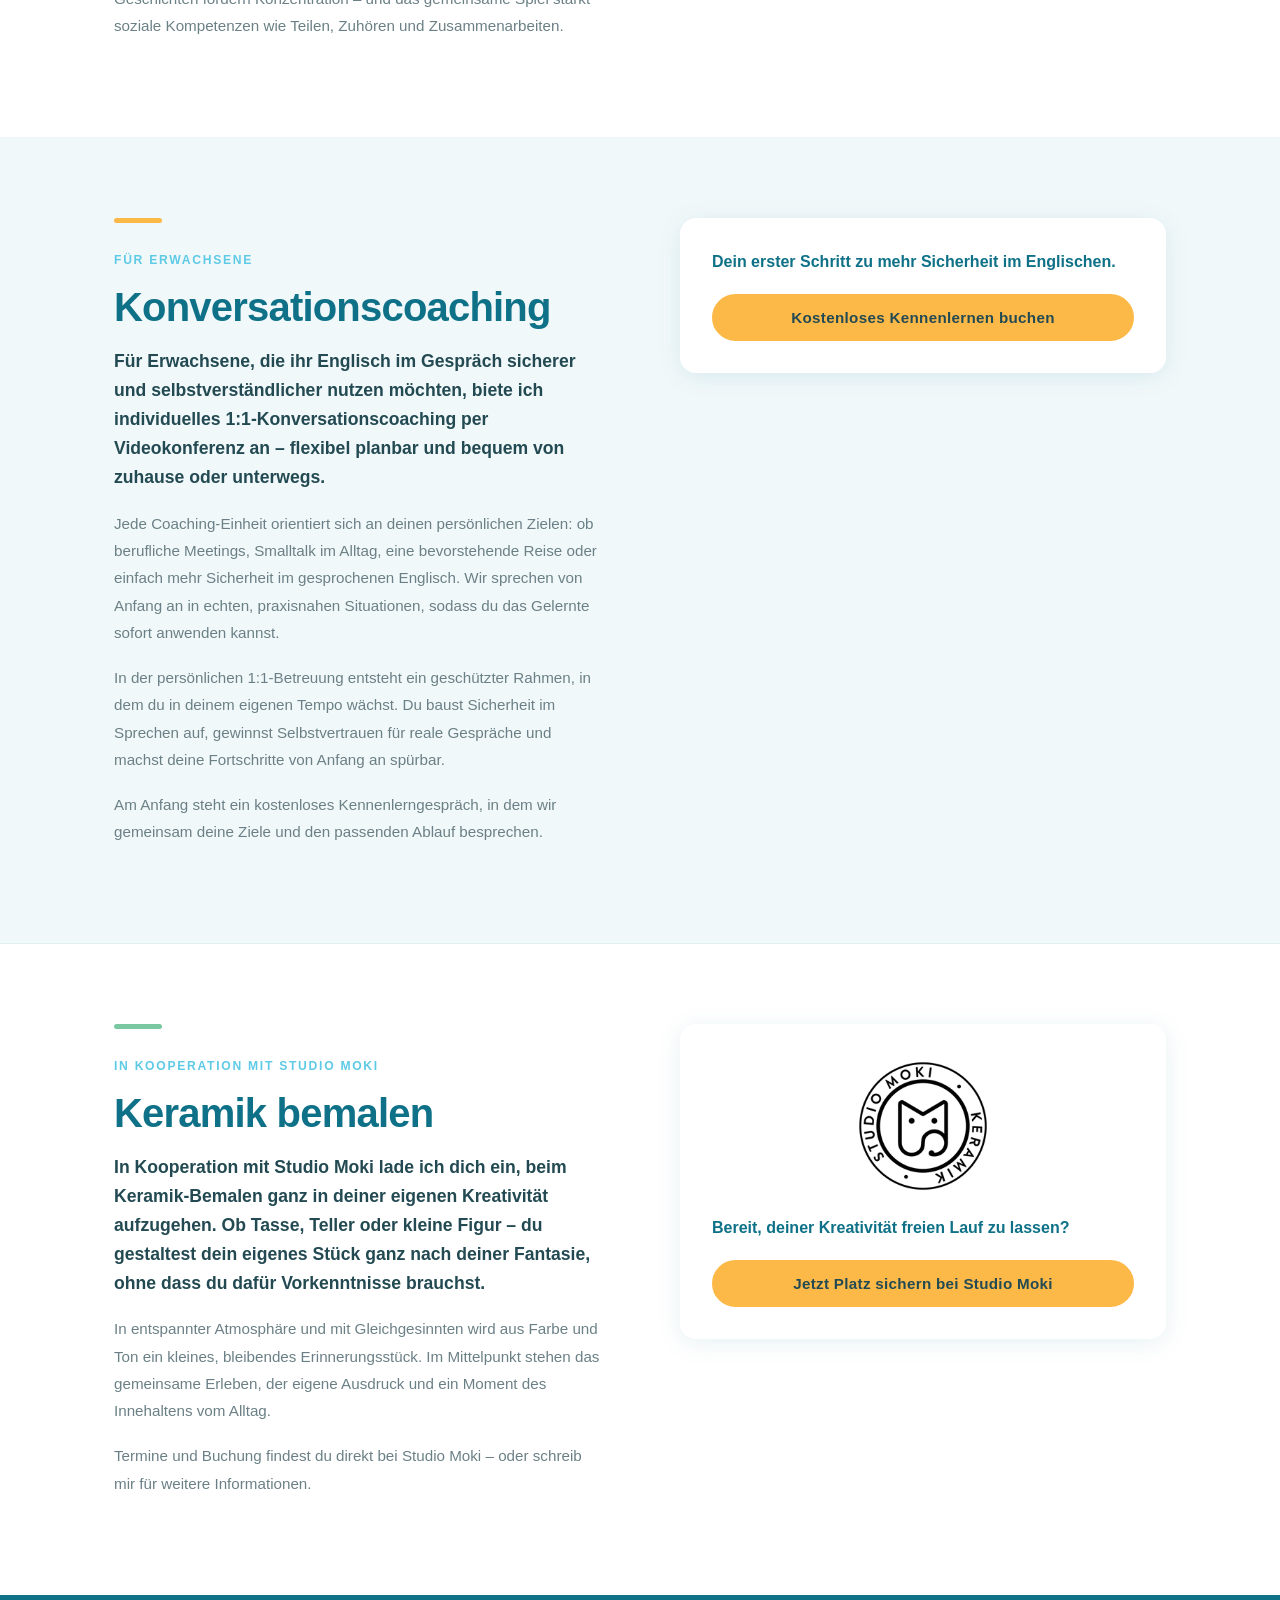
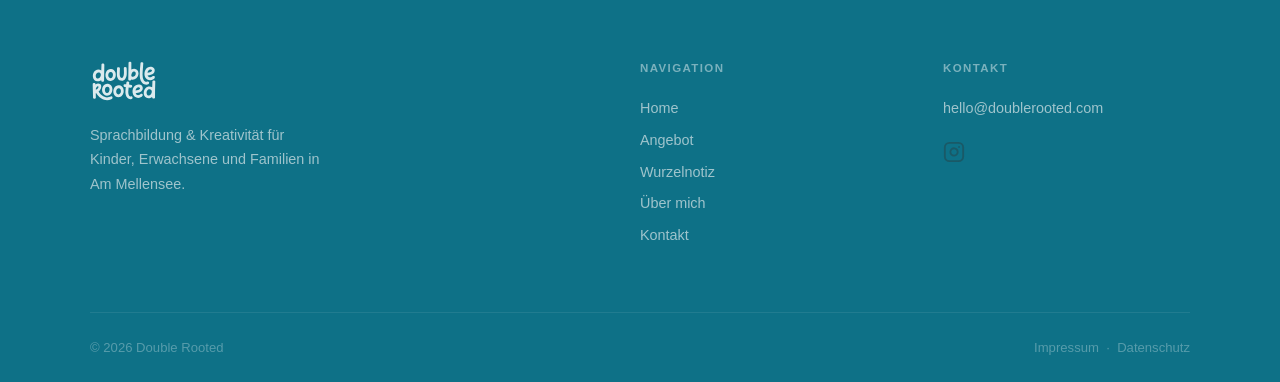
==== commit e1538f8b: "Replace Instagram footer text with SVG icon link Co-Authored-By: Claude Sonnet 4.6 <noreply@anthropi" ====
--- a/angebot.html
+++ b/angebot.html
@@ -212,7 +212,9 @@
       <div class="footer-col">
         <h4>Kontakt</h4>
         <a href="mailto:hello@doublerooted.com">hello@doublerooted.com</a>
-        <a href="https://www.instagram.com/double.rooted/" target="_blank" rel="noopener" style="margin-top:0.5rem;">@double.rooted auf Instagram</a>
+        <a href="https://www.instagram.com/double.rooted/" target="_blank" rel="noopener" aria-label="Double Rooted auf Instagram" style="margin-top:0.75rem;display:inline-block;color:inherit;opacity:0.6;transition:opacity 0.2s;" onmouseover="this.style.opacity='1'" onmouseout="this.style.opacity='0.6'">
+        <svg xmlns="http://www.w3.org/2000/svg" width="22" height="22" viewBox="0 0 24 24" fill="none" stroke="currentColor" stroke-width="2" stroke-linecap="round" stroke-linejoin="round" aria-hidden="true"><rect x="2" y="2" width="20" height="20" rx="5" ry="5"/><path d="M16 11.37A4 4 0 1 1 12.63 8 4 4 0 0 1 16 11.37z"/><line x1="17.5" y1="6.5" x2="17.51" y2="6.5"/></svg>
+        </a>
       </div>
 
     </div>
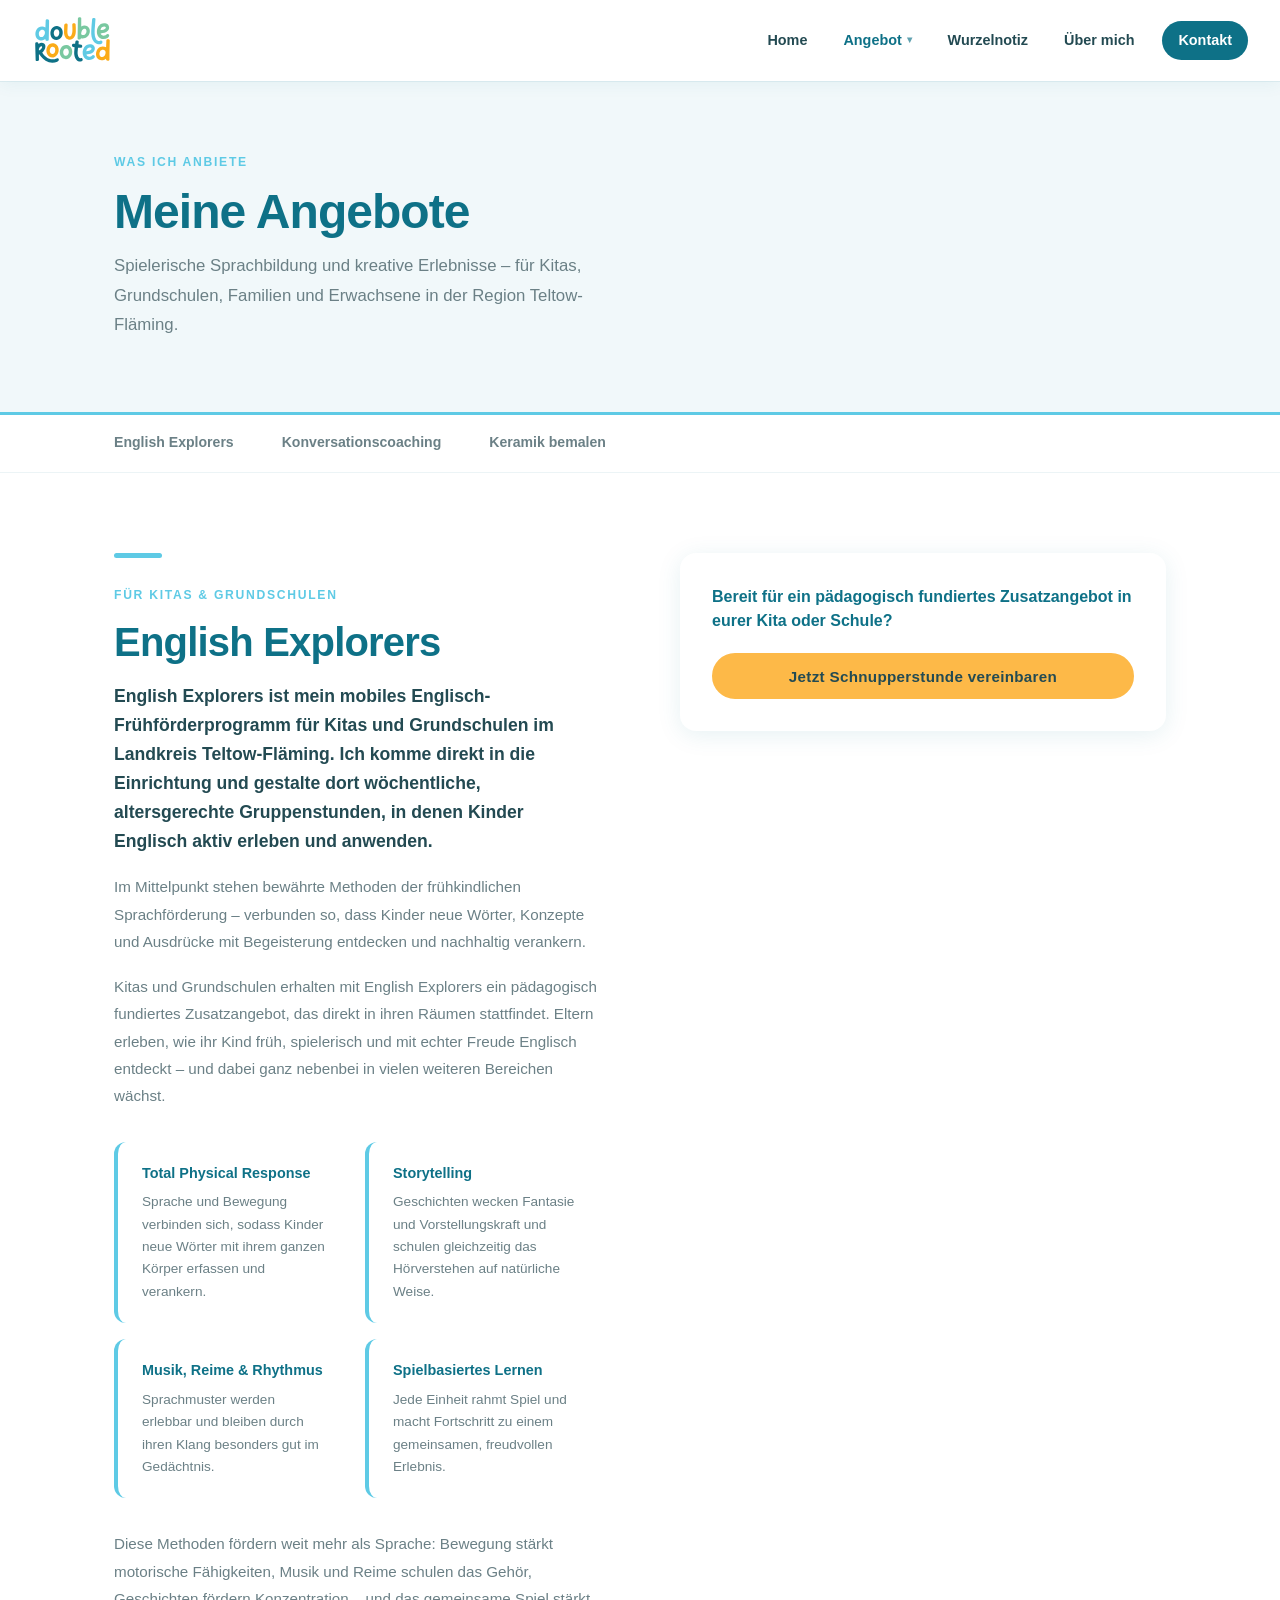
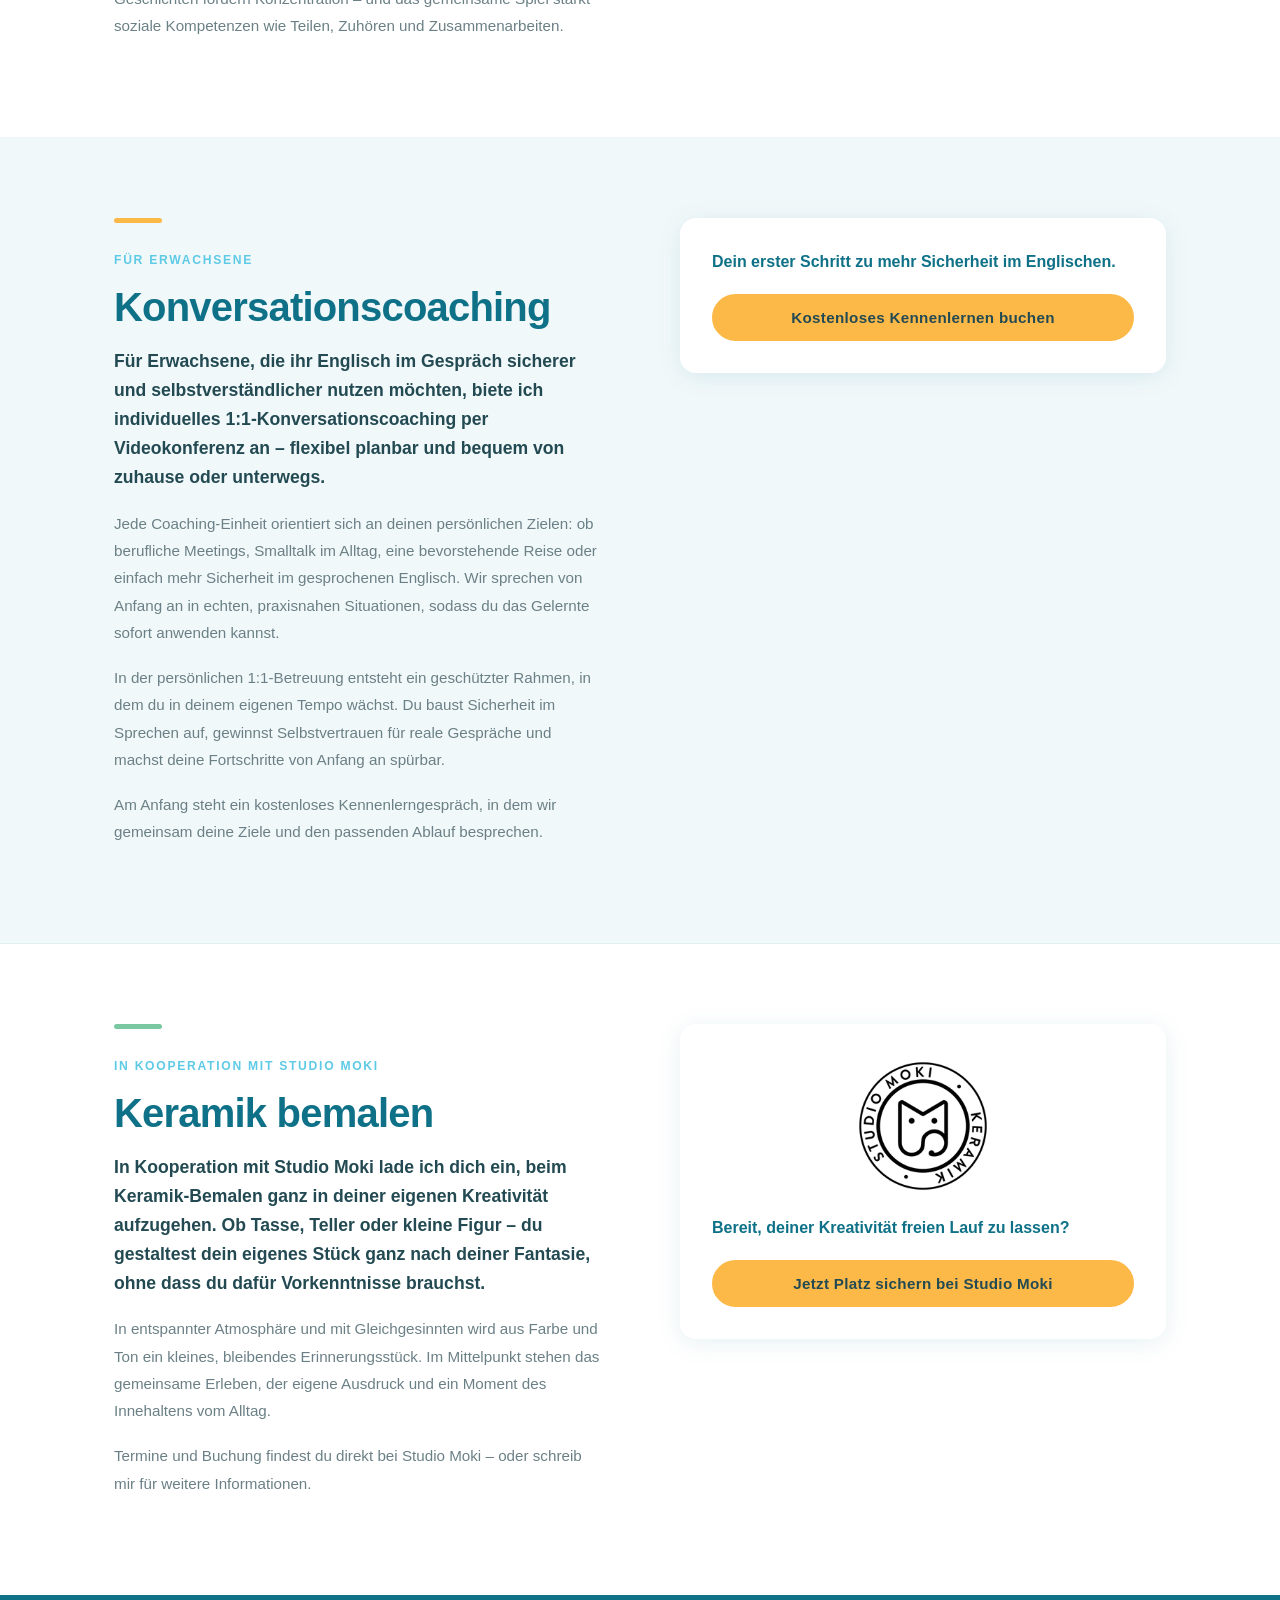
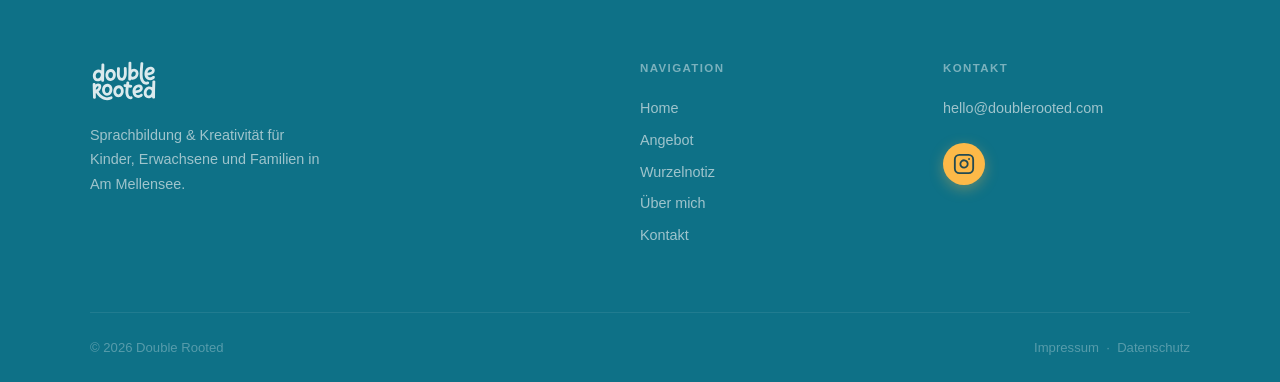
==== commit be8b38da: "Make the footer Instagram link a high-contrast amber badge The icon inherited --light-teal at 60% op" ====
--- a/angebot.html
+++ b/angebot.html
@@ -37,6 +37,11 @@
       <a href="ueber-mich.html">Über mich</a>
       <a href="contact.html" class="nav-cta">Kontakt</a>
     </nav>
+    <button class="nav-toggle" aria-label="Menü öffnen" aria-expanded="false">
+      <span class="nav-toggle-bar"></span>
+      <span class="nav-toggle-bar"></span>
+      <span class="nav-toggle-bar"></span>
+    </button>
   </header>
 
   <main>
@@ -212,7 +217,7 @@
       <div class="footer-col">
         <h4>Kontakt</h4>
         <a href="mailto:hello@doublerooted.com">hello@doublerooted.com</a>
-        <a href="https://www.instagram.com/double.rooted/" target="_blank" rel="noopener" aria-label="Double Rooted auf Instagram" style="margin-top:0.75rem;display:inline-block;color:inherit;opacity:0.6;transition:opacity 0.2s;" onmouseover="this.style.opacity='1'" onmouseout="this.style.opacity='0.6'">
+        <a href="https://www.instagram.com/double.rooted/" target="_blank" rel="noopener" class="footer-social" aria-label="Double Rooted auf Instagram">
         <svg xmlns="http://www.w3.org/2000/svg" width="22" height="22" viewBox="0 0 24 24" fill="none" stroke="currentColor" stroke-width="2" stroke-linecap="round" stroke-linejoin="round" aria-hidden="true"><rect x="2" y="2" width="20" height="20" rx="5" ry="5"/><path d="M16 11.37A4 4 0 1 1 12.63 8 4 4 0 0 1 16 11.37z"/><line x1="17.5" y1="6.5" x2="17.51" y2="6.5"/></svg>
         </a>
       </div>
@@ -221,8 +226,8 @@
     <div class="footer-bottom">
       <span>© 2026 Double Rooted</span>
       <span>
-        <a href="#">Impressum</a> &nbsp;·&nbsp;
-        <a href="#">Datenschutz</a>
+        <a href="impressum.html">Impressum</a> &nbsp;·&nbsp;
+        <a href="datenschutz.html">Datenschutz</a>
       </span>
     </div>
   </footer>
@@ -245,5 +250,7 @@
     updateActiveLink();
   </script>
 
+
+  <script src="nav.js"></script>
 </body>
 </html>
--- a/styles.css
+++ b/styles.css
@@ -392,6 +392,36 @@
   transition: color 0.2s;
 }
 .footer-col a:hover { color: var(--sky-blue); }
+
+/* Social badge — needs to out-specify the plain `.footer-col a` rule above. */
+.footer-col a.footer-social {
+  display: inline-flex;
+  align-items: center;
+  justify-content: center;
+  width: 42px;
+  height: 42px;
+  margin-top: 0.9rem;
+  margin-bottom: 0;
+  border-radius: 50%;
+  background: var(--amber);
+  color: var(--dark-teal);
+  box-shadow: 0 4px 14px rgba(253,185,72,0.35);
+  transition: transform 0.2s, box-shadow 0.2s, background 0.2s;
+}
+
+.footer-col a.footer-social:hover {
+  background: #FFC96B;
+  color: var(--dark-teal);
+  transform: translateY(-2px) scale(1.05);
+  box-shadow: 0 8px 22px rgba(253,185,72,0.55);
+}
+
+.footer-col a.footer-social:focus-visible {
+  outline: 3px solid var(--sky-blue);
+  outline-offset: 3px;
+}
+
+.footer-col a.footer-social svg { display: block; }
 
 .footer-bottom {
   max-width: 1100px;
@@ -831,7 +861,60 @@
   margin-bottom: 1.25rem;
 }
 
-/* ── Blog / Wurzelnotiz ────────────────────────── */
+/* ── Blog listing ──────────────────────────────── */
+.blog-listing { background: var(--white); padding: 5rem 2rem; }
+
+.blog-cards {
+  display: flex;
+  flex-direction: column;
+  gap: 2rem;
+  max-width: 720px;
+}
+
+.blog-card {
+  background: var(--light-bg);
+  border-radius: 14px;
+  padding: 2rem 2.25rem;
+  border-left: 4px solid var(--amber);
+  transition: box-shadow 0.2s;
+  text-decoration: none;
+  display: block;
+  color: inherit;
+}
+
+.blog-card:hover {
+  box-shadow: 0 6px 24px rgba(14,113,135,0.10);
+}
+
+.blog-card-meta {
+  display: flex;
+  gap: 1rem;
+  align-items: center;
+  margin-bottom: 0.85rem;
+}
+
+.blog-card-title {
+  font-size: 1.25rem;
+  font-weight: 700;
+  color: var(--deep-teal);
+  line-height: 1.3;
+  margin-bottom: 0.75rem;
+}
+
+.blog-card-excerpt {
+  color: var(--muted);
+  font-size: 0.95rem;
+  line-height: 1.75;
+  margin-bottom: 1.25rem;
+}
+
+.blog-card-read {
+  font-size: 0.88rem;
+  font-weight: 700;
+  color: var(--deep-teal);
+}
+
+/* ── Blog post (individual page) ───────────────── */
 .blog-section { background: var(--white); padding: 5rem 2rem; }
 
 .blog-post { max-width: 720px; }
@@ -881,6 +964,41 @@
   margin-bottom: 1.5rem;
 }
 .blog-body p:last-child { margin-bottom: 0; }
+
+/* ── Hamburger toggle ──────────────────────────── */
+.nav-toggle {
+  display: none;
+  background: none;
+  border: none;
+  cursor: pointer;
+  padding: 0.4rem;
+  color: var(--deep-teal);
+  flex-direction: column;
+  gap: 5px;
+  align-items: center;
+  justify-content: center;
+  border-radius: 6px;
+}
+
+.nav-toggle-bar {
+  display: block;
+  width: 22px;
+  height: 2px;
+  background: currentColor;
+  border-radius: 2px;
+  transition: transform 0.22s, opacity 0.22s;
+}
+
+.nav-toggle[aria-expanded="true"] .nav-toggle-bar:nth-child(1) {
+  transform: translateY(7px) rotate(45deg);
+}
+.nav-toggle[aria-expanded="true"] .nav-toggle-bar:nth-child(2) {
+  opacity: 0;
+  transform: scaleX(0);
+}
+.nav-toggle[aria-expanded="true"] .nav-toggle-bar:nth-child(3) {
+  transform: translateY(-7px) rotate(-45deg);
+}
 
 /* ── Responsive ────────────────────────────────── */
 @media (max-width: 900px) {
@@ -900,14 +1018,99 @@
 @media (max-width: 768px) {
   .section { padding: 4rem 1.5rem; }
   .hero { padding: 5rem 1.5rem 4rem; }
-  .main-nav a:not(.nav-cta),
-  .nav-dropdown { display: none; }
   .footer-bottom { flex-direction: column; gap: 0.5rem; text-align: center; }
   .angebot-nav-bar { display: none; }
+
+  /* Show hamburger, hide desktop nav */
+  .nav-toggle { display: flex; }
+
+  .main-nav {
+    display: none;
+    position: absolute;
+    top: 100%;
+    left: 0;
+    right: 0;
+    background: var(--white);
+    box-shadow: 0 8px 24px rgba(14,113,135,0.12);
+    flex-direction: column;
+    padding: 0.75rem 2rem 1.5rem;
+    border-top: 1px solid rgba(14,113,135,0.08);
+    z-index: 150;
+    gap: 0;
+  }
+
+  .main-nav.is-open { display: flex; }
+
+  .main-nav > a {
+    display: block !important;
+    padding: 0.8rem 0 !important;
+    font-size: 1rem !important;
+    font-weight: 600 !important;
+    color: var(--dark-teal) !important;
+    background: transparent !important;
+    border-radius: 0 !important;
+    border-bottom: 1px solid rgba(14,113,135,0.07) !important;
+    letter-spacing: 0;
+  }
+
+  .main-nav > a.nav-cta {
+    margin-top: 1rem;
+    background: var(--deep-teal) !important;
+    color: var(--white) !important;
+    text-align: center;
+    border-radius: 8px !important;
+    border: none !important;
+    padding: 0.85rem 1rem !important;
+  }
+
+  .nav-dropdown { display: block; }
+
+  .nav-dropdown > a {
+    display: block !important;
+    padding: 0.8rem 0 !important;
+    font-size: 1rem !important;
+    font-weight: 600 !important;
+    color: var(--dark-teal) !important;
+    background: transparent !important;
+    border-bottom: 1px solid rgba(14,113,135,0.07) !important;
+  }
+
+  .nav-chevron { display: none; }
+
+  /* Submenu always visible on mobile */
+  .nav-dropdown-menu {
+    position: static !important;
+    transform: none !important;
+    opacity: 1 !important;
+    visibility: visible !important;
+    pointer-events: auto !important;
+    padding-top: 0 !important;
+    min-width: unset;
+    transition: none;
+  }
+
+  .nav-dropdown-menu-inner {
+    background: transparent !important;
+    box-shadow: none !important;
+    border-radius: 0 !important;
+    padding: 0.25rem 0 0.5rem 1rem !important;
+    border-left: 3px solid var(--sky-blue);
+    margin: 0 0 0.5rem;
+  }
+
+  .nav-dropdown-menu a {
+    padding: 0.55rem 0 !important;
+    border-bottom: 1px solid rgba(14,113,135,0.05) !important;
+    border-radius: 0 !important;
+    font-size: 0.9rem !important;
+    color: var(--muted) !important;
+    background: transparent !important;
+  }
+
+  .nav-dropdown-menu a:last-child { border-bottom: none !important; }
 }
 
 @media (max-width: 480px) {
-  .main-nav { display: none; }
   .hero-actions { flex-direction: column; align-items: center; }
   .form-row { grid-template-columns: 1fr; }
 }
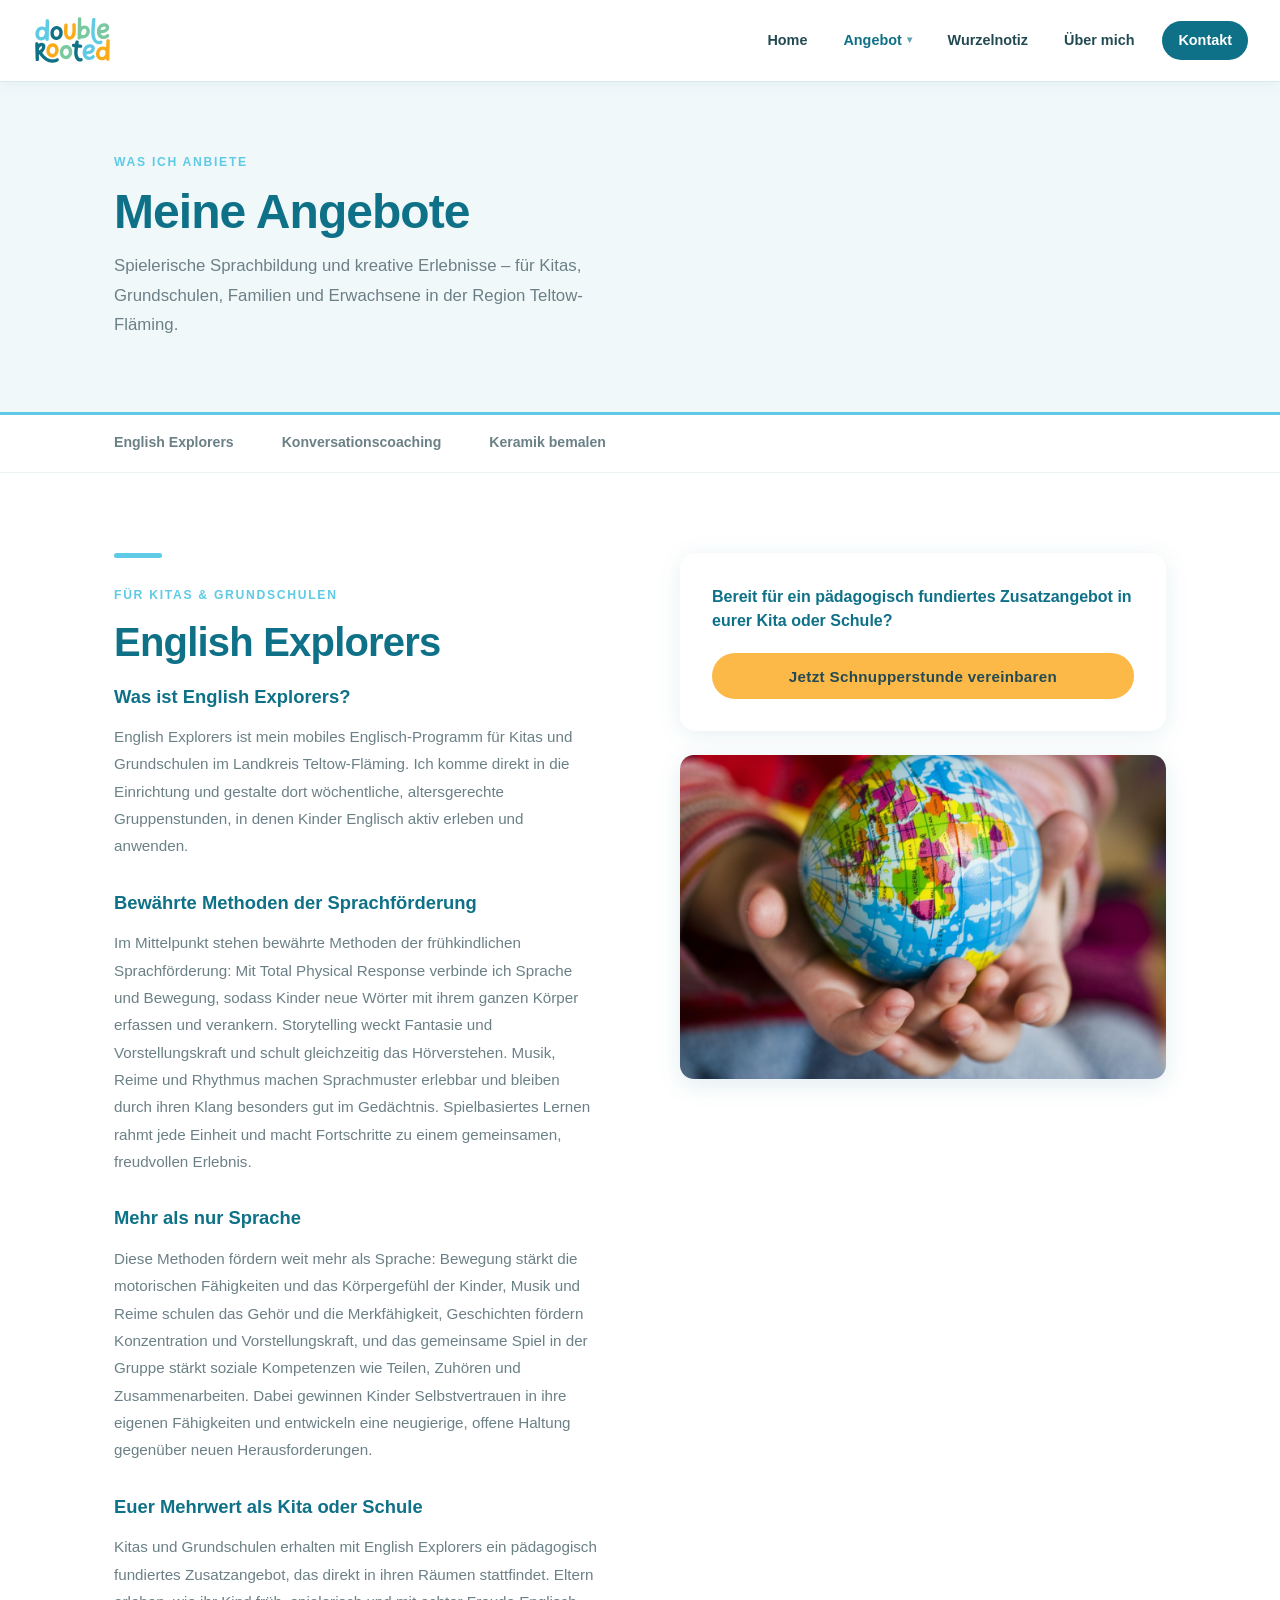
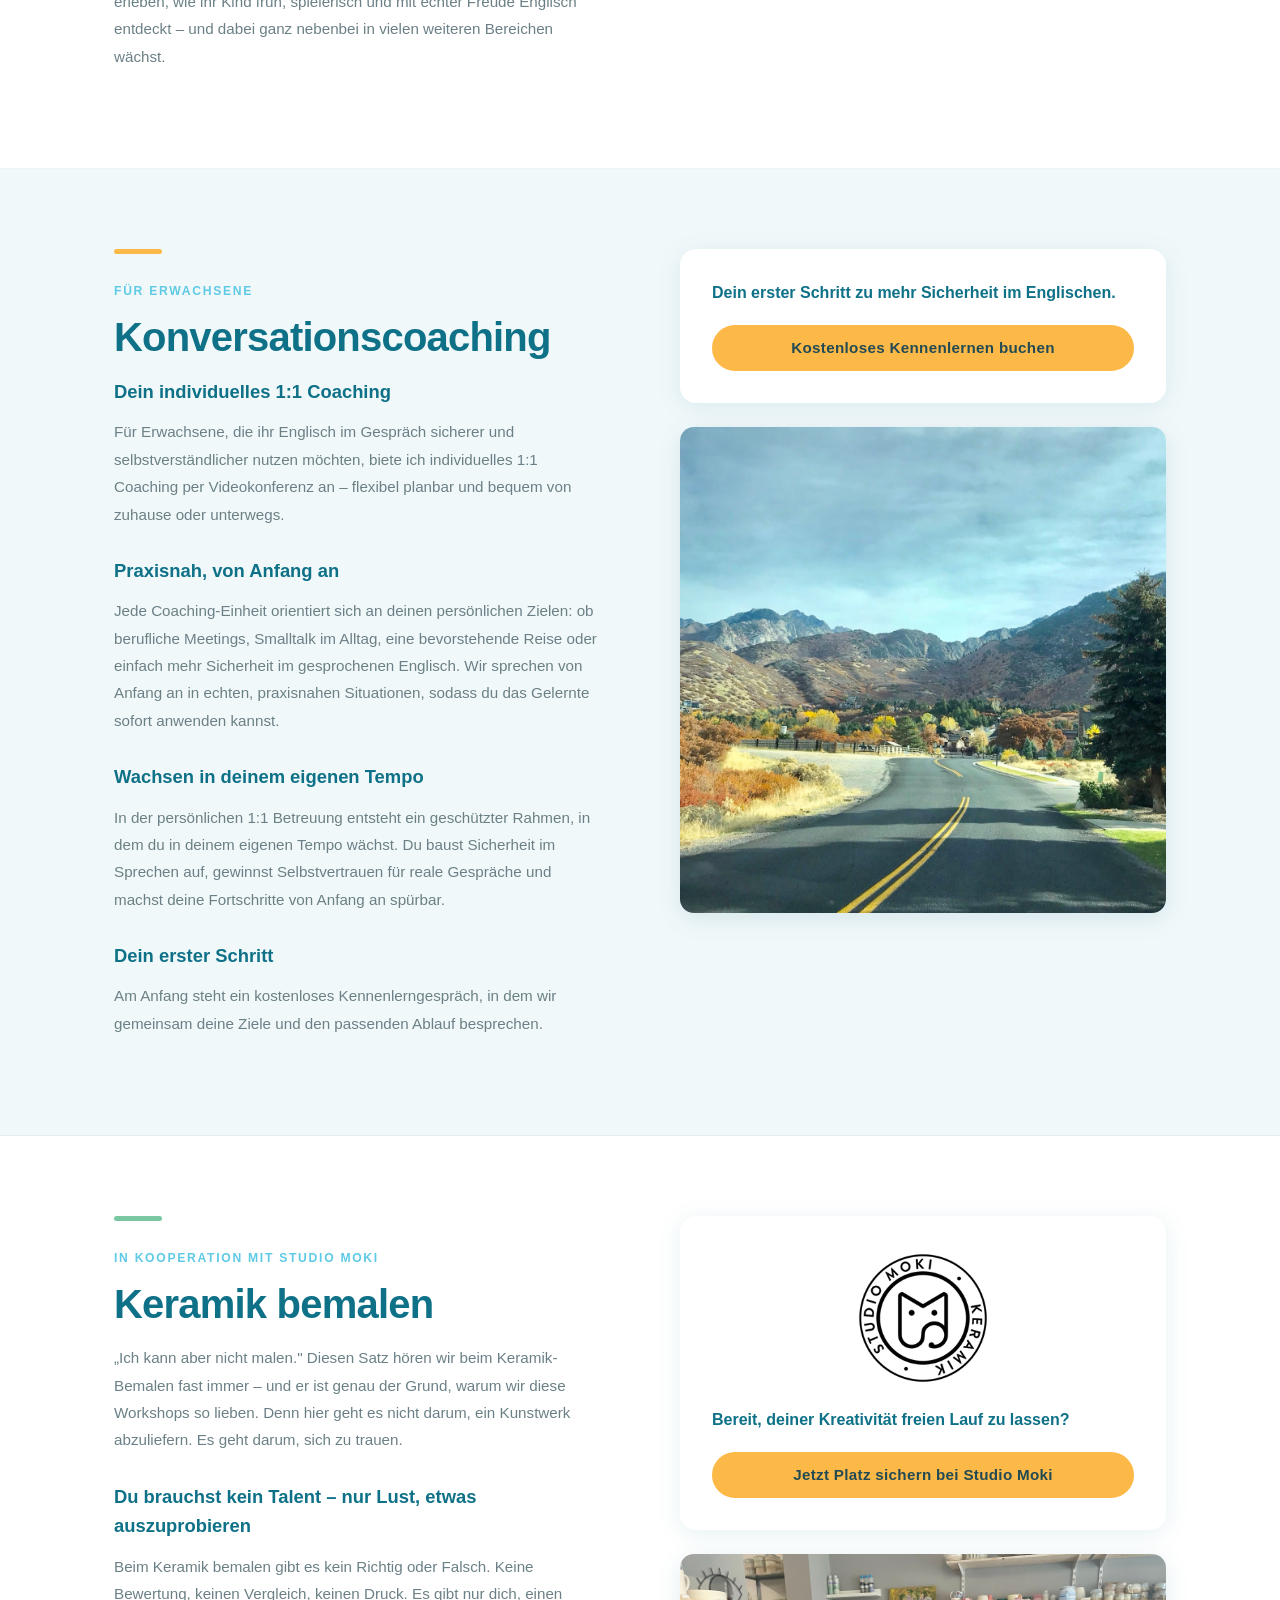
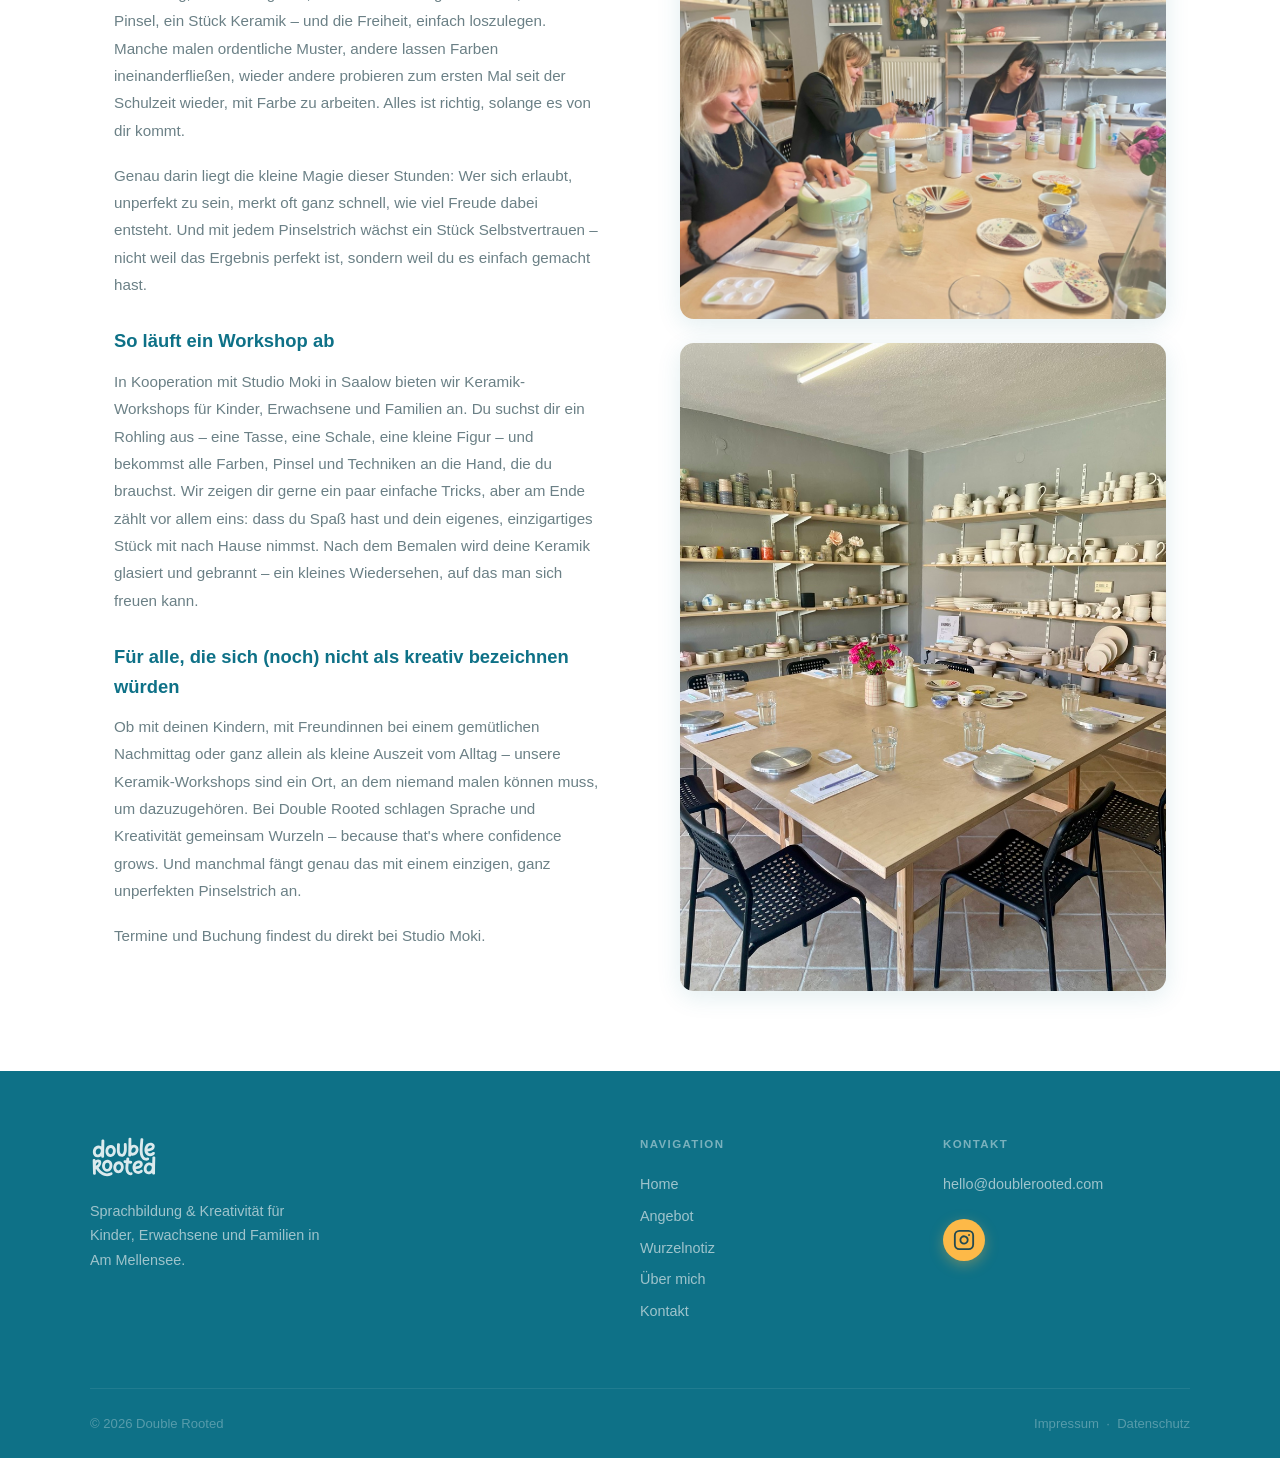
==== commit 98aa0f05: "Rewrite Angebot page copy from source docs, add supporting photos English Explorers, Konversationsco" ====
--- a/angebot.html
+++ b/angebot.html
@@ -74,39 +74,24 @@
             <span class="section-label">Für Kitas &amp; Grundschulen</span>
             <h2 class="section-title">English Explorers</h2>
 
-            <p class="angebot-lead">
-              English Explorers ist mein mobiles Englisch-Frühförderprogramm für Kitas und Grundschulen im Landkreis Teltow-Fläming. Ich komme direkt in die Einrichtung und gestalte dort wöchentliche, altersgerechte Gruppenstunden, in denen Kinder Englisch aktiv erleben und anwenden.
-            </p>
-
-            <p>
-              Im Mittelpunkt stehen bewährte Methoden der frühkindlichen Sprachförderung – verbunden so, dass Kinder neue Wörter, Konzepte und Ausdrücke mit Begeisterung entdecken und nachhaltig verankern.
-            </p>
-
+            <h3 style="font-size:1.15rem;font-weight:700;color:var(--deep-teal);margin:0 0 0.75rem;">Was ist English Explorers?</h3>
+            <p>
+              English Explorers ist mein mobiles Englisch-Programm für Kitas und Grundschulen im Landkreis Teltow-Fläming. Ich komme direkt in die Einrichtung und gestalte dort wöchentliche, altersgerechte Gruppenstunden, in denen Kinder Englisch aktiv erleben und anwenden.
+            </p>
+
+            <h3 style="font-size:1.15rem;font-weight:700;color:var(--deep-teal);margin:1.75rem 0 0.75rem;">Bewährte Methoden der Sprachförderung</h3>
+            <p>
+              Im Mittelpunkt stehen bewährte Methoden der frühkindlichen Sprachförderung: Mit Total Physical Response verbinde ich Sprache und Bewegung, sodass Kinder neue Wörter mit ihrem ganzen Körper erfassen und verankern. Storytelling weckt Fantasie und Vorstellungskraft und schult gleichzeitig das Hörverstehen. Musik, Reime und Rhythmus machen Sprachmuster erlebbar und bleiben durch ihren Klang besonders gut im Gedächtnis. Spielbasiertes Lernen rahmt jede Einheit und macht Fortschritte zu einem gemeinsamen, freudvollen Erlebnis.
+            </p>
+
+            <h3 style="font-size:1.15rem;font-weight:700;color:var(--deep-teal);margin:1.75rem 0 0.75rem;">Mehr als nur Sprache</h3>
+            <p>
+              Diese Methoden fördern weit mehr als Sprache: Bewegung stärkt die motorischen Fähigkeiten und das Körpergefühl der Kinder, Musik und Reime schulen das Gehör und die Merkfähigkeit, Geschichten fördern Konzentration und Vorstellungskraft, und das gemeinsame Spiel in der Gruppe stärkt soziale Kompetenzen wie Teilen, Zuhören und Zusammenarbeiten. Dabei gewinnen Kinder Selbstvertrauen in ihre eigenen Fähigkeiten und entwickeln eine neugierige, offene Haltung gegenüber neuen Herausforderungen.
+            </p>
+
+            <h3 style="font-size:1.15rem;font-weight:700;color:var(--deep-teal);margin:1.75rem 0 0.75rem;">Euer Mehrwert als Kita oder Schule</h3>
             <p>
               Kitas und Grundschulen erhalten mit English Explorers ein pädagogisch fundiertes Zusatzangebot, das direkt in ihren Räumen stattfindet. Eltern erleben, wie ihr Kind früh, spielerisch und mit echter Freude Englisch entdeckt – und dabei ganz nebenbei in vielen weiteren Bereichen wächst.
-            </p>
-
-            <div class="methods-grid" style="margin:2rem 0;">
-              <div class="method-card">
-                <h4>Total Physical Response</h4>
-                <p>Sprache und Bewegung verbinden sich, sodass Kinder neue Wörter mit ihrem ganzen Körper erfassen und verankern.</p>
-              </div>
-              <div class="method-card">
-                <h4>Storytelling</h4>
-                <p>Geschichten wecken Fantasie und Vorstellungskraft und schulen gleichzeitig das Hörverstehen auf natürliche Weise.</p>
-              </div>
-              <div class="method-card">
-                <h4>Musik, Reime &amp; Rhythmus</h4>
-                <p>Sprachmuster werden erlebbar und bleiben durch ihren Klang besonders gut im Gedächtnis.</p>
-              </div>
-              <div class="method-card">
-                <h4>Spielbasiertes Lernen</h4>
-                <p>Jede Einheit rahmt Spiel und macht Fortschritt zu einem gemeinsamen, freudvollen Erlebnis.</p>
-              </div>
-            </div>
-
-            <p>
-              Diese Methoden fördern weit mehr als Sprache: Bewegung stärkt motorische Fähigkeiten, Musik und Reime schulen das Gehör, Geschichten fördern Konzentration – und das gemeinsame Spiel stärkt soziale Kompetenzen wie Teilen, Zuhören und Zusammenarbeiten.
             </p>
           </div>
 
@@ -115,6 +100,12 @@
               <p>Bereit für ein pädagogisch fundiertes Zusatzangebot in eurer Kita oder Schule?</p>
               <a href="contact.html?subject=english-explorers" class="btn btn-primary" style="width:100%;text-align:center;display:block;">Jetzt Schnupperstunde vereinbaren</a>
             </div>
+            <img
+              src="images/Globus-Haende.jpg"
+              alt="Kinderhände halten einen kleinen Globus"
+              class="teaser-photo"
+              style="margin-top:1.5rem;"
+            />
           </div>
 
         </div>
@@ -131,18 +122,22 @@
             <span class="section-label">Für Erwachsene</span>
             <h2 class="section-title">Konversationscoaching</h2>
 
-            <p class="angebot-lead">
-              Für Erwachsene, die ihr Englisch im Gespräch sicherer und selbstverständlicher nutzen möchten, biete ich individuelles 1:1-Konversationscoaching per Videokonferenz an – flexibel planbar und bequem von zuhause oder unterwegs.
-            </p>
-
+            <h3 style="font-size:1.15rem;font-weight:700;color:var(--deep-teal);margin:0 0 0.75rem;">Dein individuelles 1:1 Coaching</h3>
+            <p>
+              Für Erwachsene, die ihr Englisch im Gespräch sicherer und selbstverständlicher nutzen möchten, biete ich individuelles 1:1 Coaching per Videokonferenz an – flexibel planbar und bequem von zuhause oder unterwegs.
+            </p>
+
+            <h3 style="font-size:1.15rem;font-weight:700;color:var(--deep-teal);margin:1.75rem 0 0.75rem;">Praxisnah, von Anfang an</h3>
             <p>
               Jede Coaching-Einheit orientiert sich an deinen persönlichen Zielen: ob berufliche Meetings, Smalltalk im Alltag, eine bevorstehende Reise oder einfach mehr Sicherheit im gesprochenen Englisch. Wir sprechen von Anfang an in echten, praxisnahen Situationen, sodass du das Gelernte sofort anwenden kannst.
             </p>
 
-            <p>
-              In der persönlichen 1:1-Betreuung entsteht ein geschützter Rahmen, in dem du in deinem eigenen Tempo wächst. Du baust Sicherheit im Sprechen auf, gewinnst Selbstvertrauen für reale Gespräche und machst deine Fortschritte von Anfang an spürbar.
-            </p>
-
+            <h3 style="font-size:1.15rem;font-weight:700;color:var(--deep-teal);margin:1.75rem 0 0.75rem;">Wachsen in deinem eigenen Tempo</h3>
+            <p>
+              In der persönlichen 1:1 Betreuung entsteht ein geschützter Rahmen, in dem du in deinem eigenen Tempo wächst. Du baust Sicherheit im Sprechen auf, gewinnst Selbstvertrauen für reale Gespräche und machst deine Fortschritte von Anfang an spürbar.
+            </p>
+
+            <h3 style="font-size:1.15rem;font-weight:700;color:var(--deep-teal);margin:1.75rem 0 0.75rem;">Dein erster Schritt</h3>
             <p>
               Am Anfang steht ein kostenloses Kennenlerngespräch, in dem wir gemeinsam deine Ziele und den passenden Ablauf besprechen.
             </p>
@@ -153,6 +148,12 @@
               <p>Dein erster Schritt zu mehr Sicherheit im Englischen.</p>
               <a href="contact.html?subject=konversationscoaching" class="btn btn-primary" style="width:100%;text-align:center;display:block;">Kostenloses Kennenlernen buchen</a>
             </div>
+            <img
+              src="images/Bergstrasse-Utah.jpg"
+              alt="Bergstraße in Utah"
+              class="teaser-photo"
+              style="margin-top:1.5rem;"
+            />
           </div>
 
         </div>
@@ -169,16 +170,29 @@
             <span class="section-label">In Kooperation mit Studio Moki</span>
             <h2 class="section-title">Keramik bemalen</h2>
 
-            <p class="angebot-lead">
-              In Kooperation mit Studio Moki lade ich dich ein, beim Keramik-Bemalen ganz in deiner eigenen Kreativität aufzugehen. Ob Tasse, Teller oder kleine Figur – du gestaltest dein eigenes Stück ganz nach deiner Fantasie, ohne dass du dafür Vorkenntnisse brauchst.
-            </p>
-
-            <p>
-              In entspannter Atmosphäre und mit Gleichgesinnten wird aus Farbe und Ton ein kleines, bleibendes Erinnerungsstück. Im Mittelpunkt stehen das gemeinsame Erleben, der eigene Ausdruck und ein Moment des Innehaltens vom Alltag.
-            </p>
-
-            <p>
-              Termine und Buchung findest du direkt bei Studio Moki – oder schreib mir für weitere Informationen.
+            <p>
+              „Ich kann aber nicht malen." Diesen Satz hören wir beim Keramik-Bemalen fast immer – und er ist genau der Grund, warum wir diese Workshops so lieben. Denn hier geht es nicht darum, ein Kunstwerk abzuliefern. Es geht darum, sich zu trauen.
+            </p>
+
+            <h3 style="font-size:1.15rem;font-weight:700;color:var(--deep-teal);margin:1.75rem 0 0.75rem;">Du brauchst kein Talent – nur Lust, etwas auszuprobieren</h3>
+            <p>
+              Beim Keramik bemalen gibt es kein Richtig oder Falsch. Keine Bewertung, keinen Vergleich, keinen Druck. Es gibt nur dich, einen Pinsel, ein Stück Keramik – und die Freiheit, einfach loszulegen. Manche malen ordentliche Muster, andere lassen Farben ineinanderfließen, wieder andere probieren zum ersten Mal seit der Schulzeit wieder, mit Farbe zu arbeiten. Alles ist richtig, solange es von dir kommt.
+            </p>
+            <p>
+              Genau darin liegt die kleine Magie dieser Stunden: Wer sich erlaubt, unperfekt zu sein, merkt oft ganz schnell, wie viel Freude dabei entsteht. Und mit jedem Pinselstrich wächst ein Stück Selbstvertrauen – nicht weil das Ergebnis perfekt ist, sondern weil du es einfach gemacht hast.
+            </p>
+
+            <h3 style="font-size:1.15rem;font-weight:700;color:var(--deep-teal);margin:1.75rem 0 0.75rem;">So läuft ein Workshop ab</h3>
+            <p>
+              In Kooperation mit Studio Moki in Saalow bieten wir Keramik-Workshops für Kinder, Erwachsene und Familien an. Du suchst dir ein Rohling aus – eine Tasse, eine Schale, eine kleine Figur – und bekommst alle Farben, Pinsel und Techniken an die Hand, die du brauchst. Wir zeigen dir gerne ein paar einfache Tricks, aber am Ende zählt vor allem eins: dass du Spaß hast und dein eigenes, einzigartiges Stück mit nach Hause nimmst. Nach dem Bemalen wird deine Keramik glasiert und gebrannt – ein kleines Wiedersehen, auf das man sich freuen kann.
+            </p>
+
+            <h3 style="font-size:1.15rem;font-weight:700;color:var(--deep-teal);margin:1.75rem 0 0.75rem;">Für alle, die sich (noch) nicht als kreativ bezeichnen würden</h3>
+            <p>
+              Ob mit deinen Kindern, mit Freundinnen bei einem gemütlichen Nachmittag oder ganz allein als kleine Auszeit vom Alltag – unsere Keramik-Workshops sind ein Ort, an dem niemand malen können muss, um dazuzugehören. Bei Double Rooted schlagen Sprache und Kreativität gemeinsam Wurzeln – because that's where confidence grows. Und manchmal fängt genau das mit einem einzigen, ganz unperfekten Pinselstrich an.
+            </p>
+            <p>
+              Termine und Buchung findest du direkt bei Studio Moki.
             </p>
           </div>
 
@@ -188,6 +202,18 @@
               <p>Bereit, deiner Kreativität freien Lauf zu lassen?</p>
               <a href="https://studio-moki.de/products/keramik-bemalen" target="_blank" rel="noopener" class="btn btn-primary" style="width:100%;text-align:center;display:block;">Jetzt Platz sichern bei Studio Moki</a>
             </div>
+            <img
+              src="images/Keramik-Workshop.jpg"
+              alt="Keramik-Bemalen Workshop bei Studio Moki"
+              class="teaser-photo"
+              style="margin-top:1.5rem;"
+            />
+            <img
+              src="images/Keramik-Werkstatt.jpg"
+              alt="Werkstatt bei Studio Moki in Saalow"
+              class="teaser-photo"
+              style="margin-top:1.5rem;"
+            />
           </div>
 
         </div>
